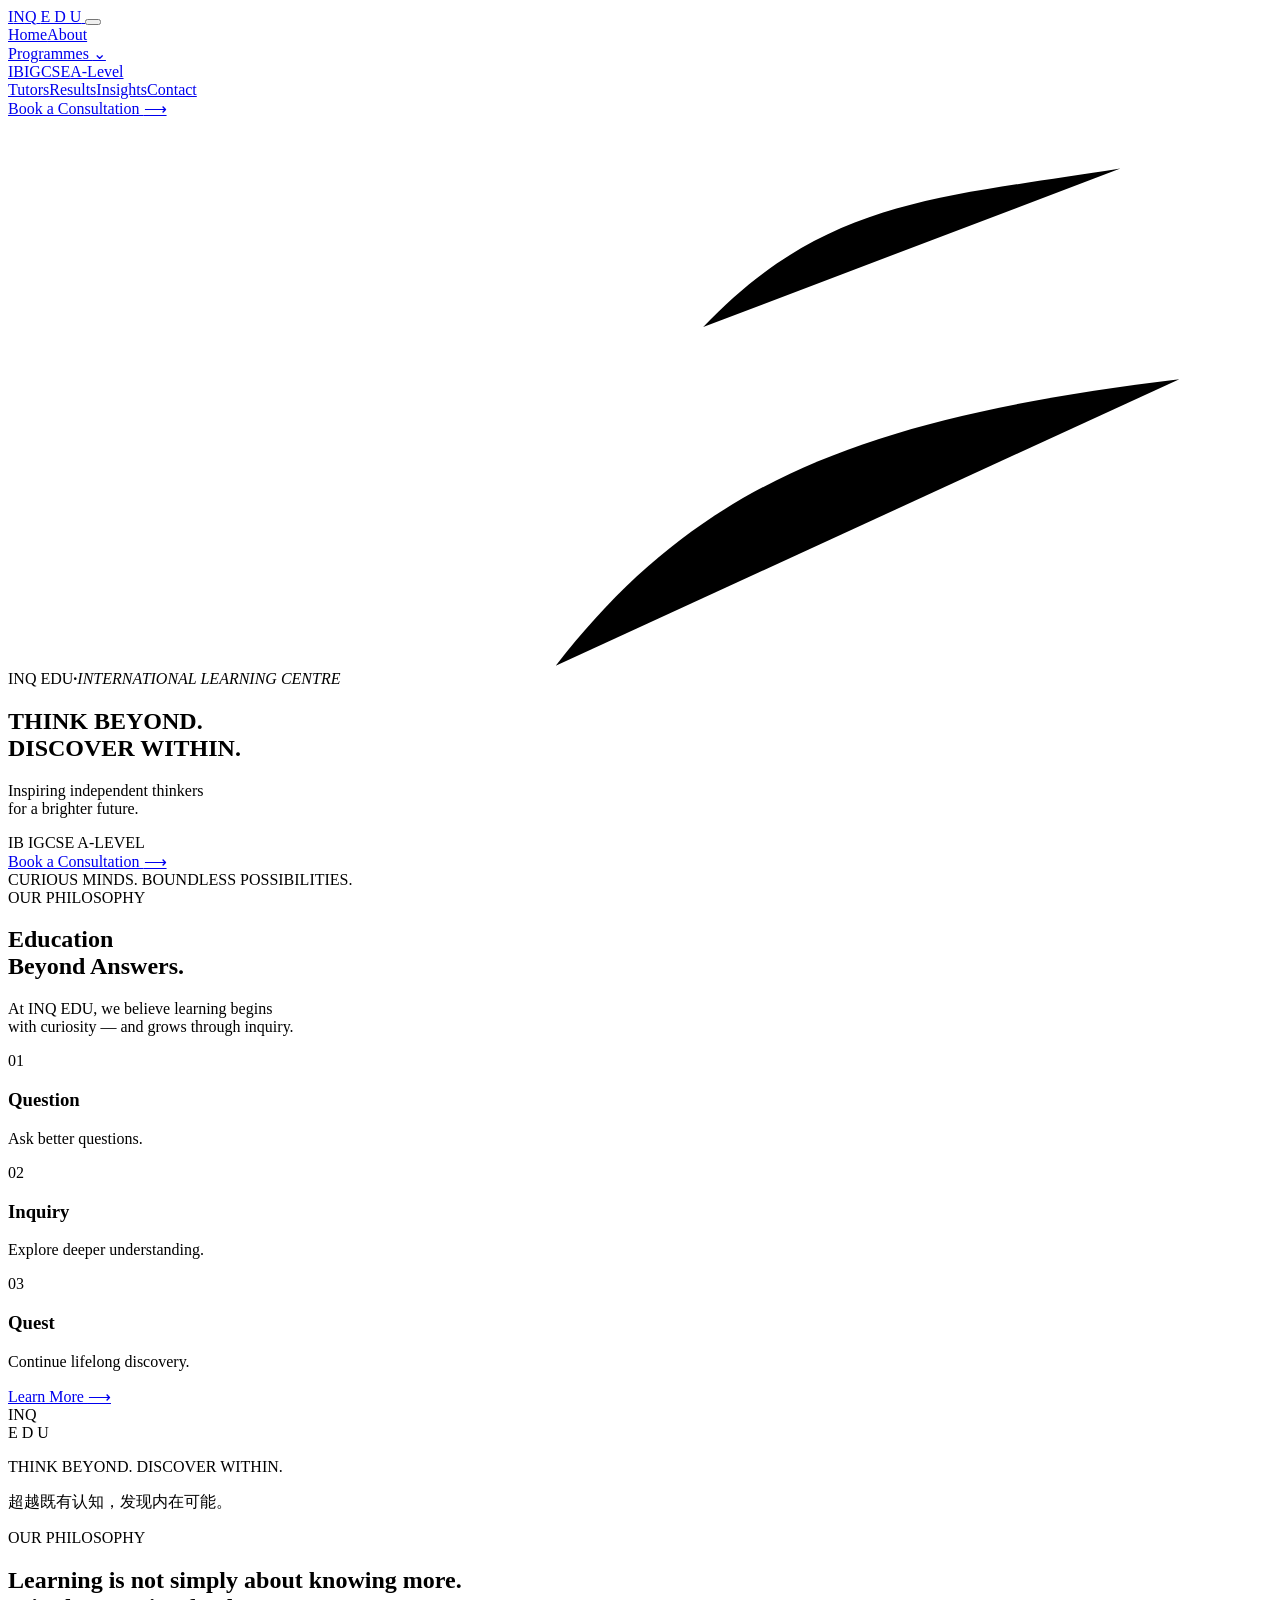
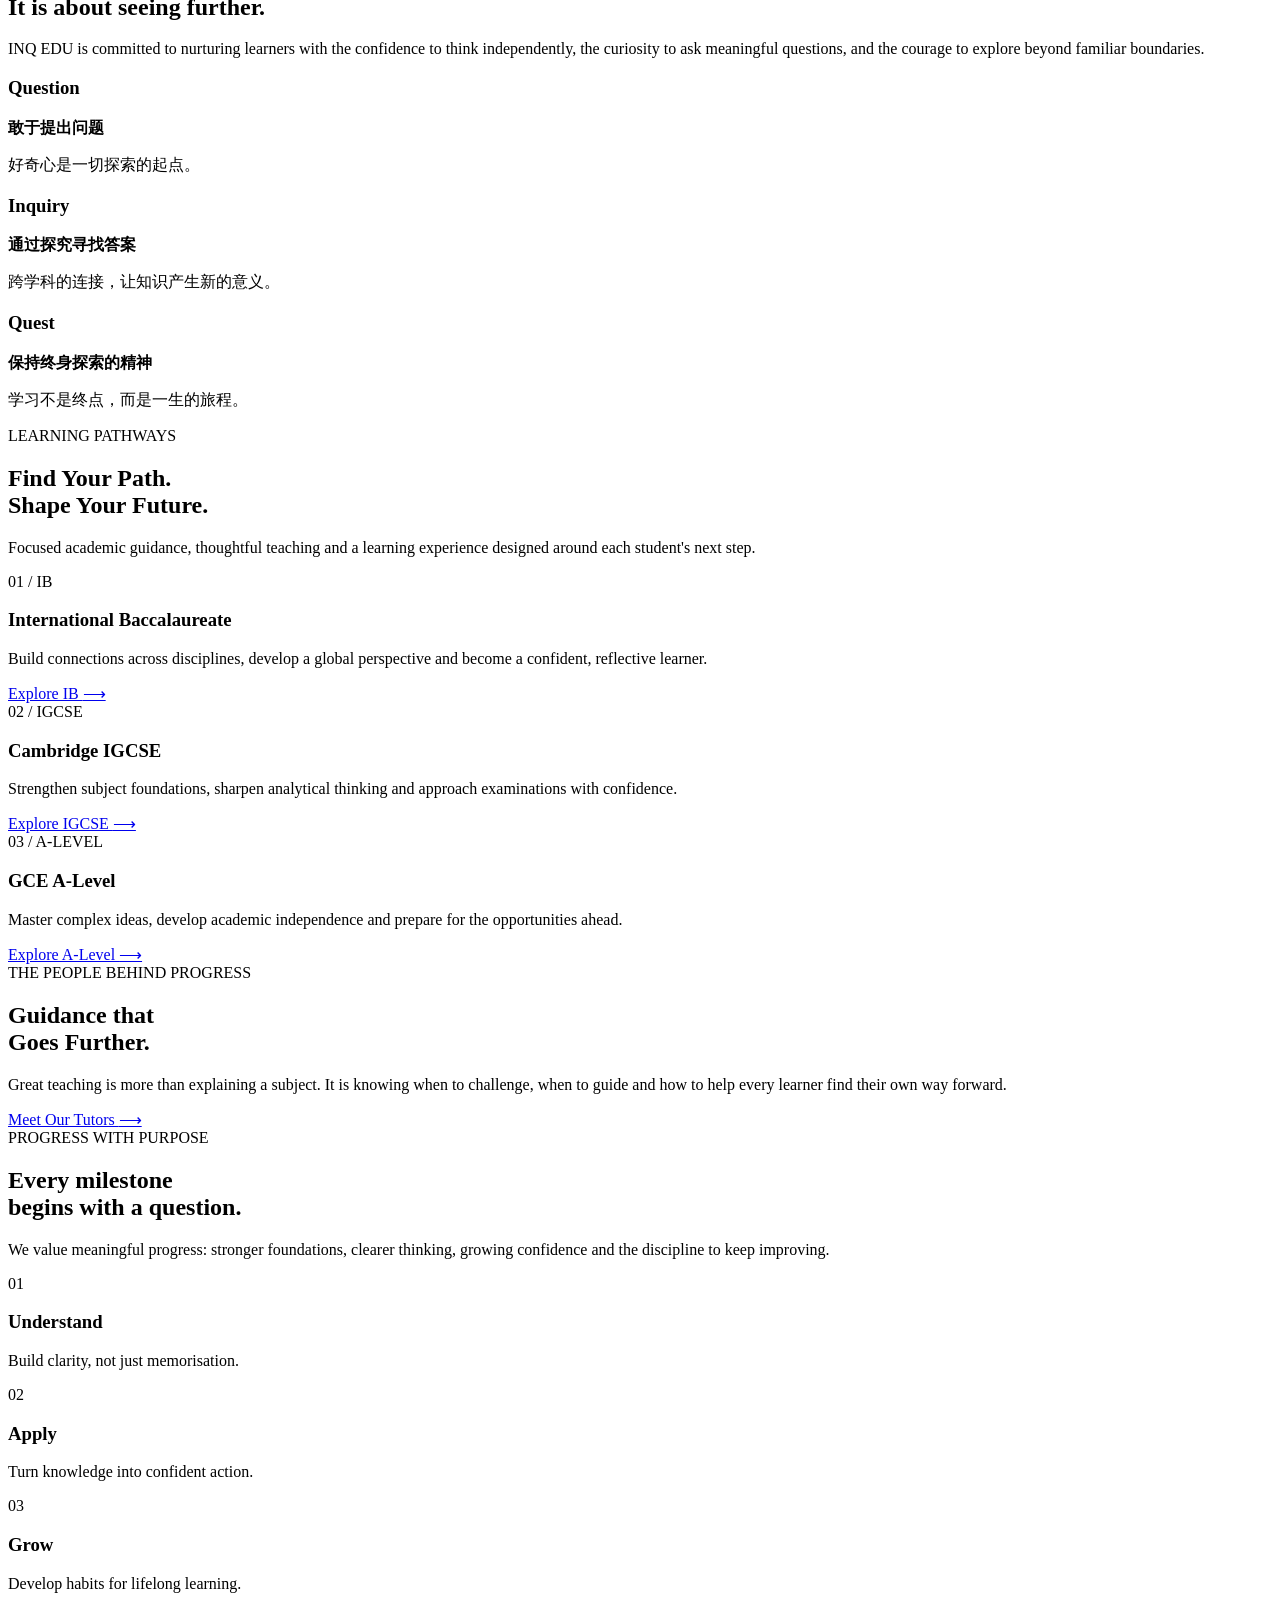
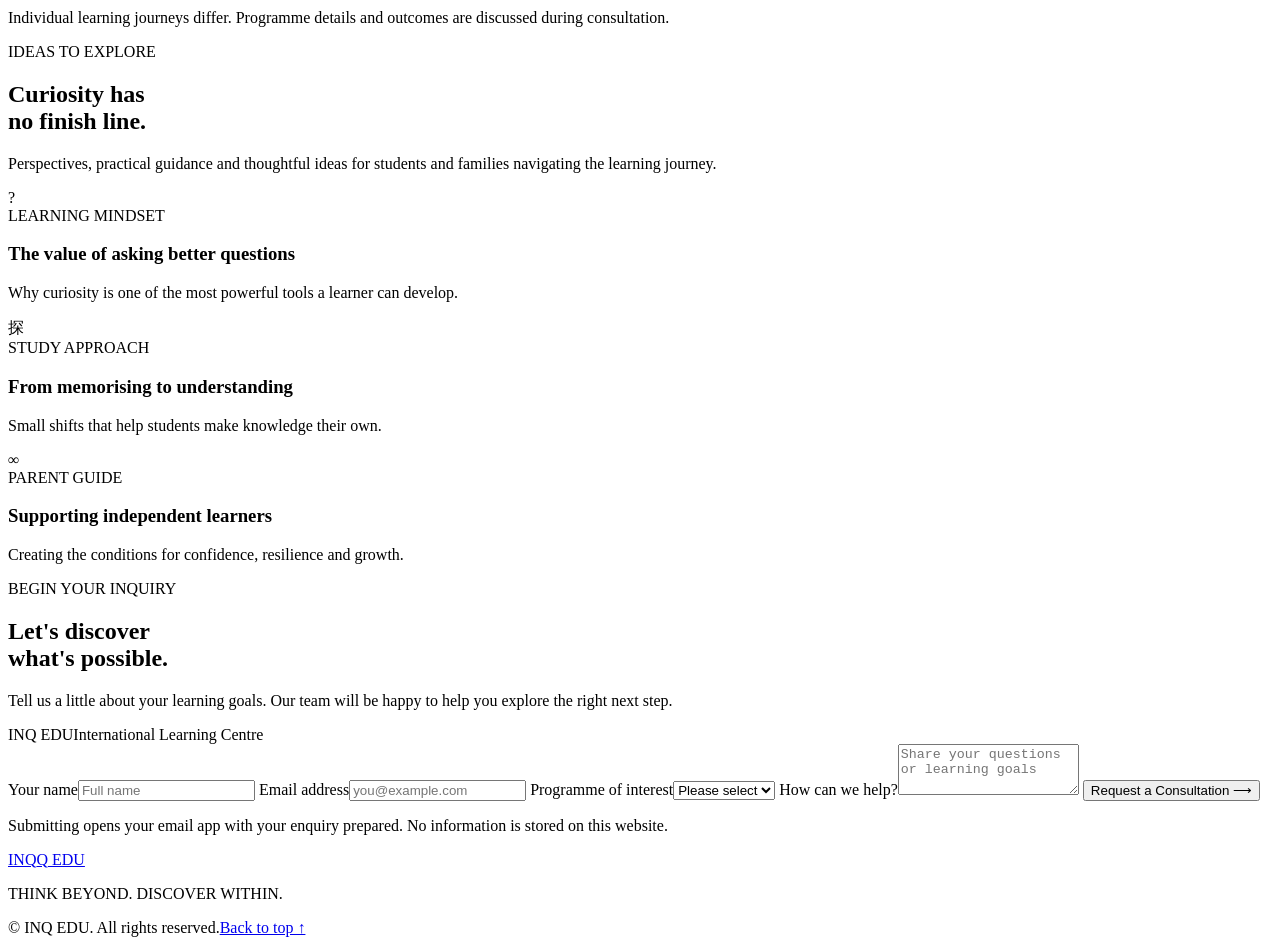
==== inq-edu/index.html @ d3e36191 "Add INQ EDU standalone brand website" ====
<!doctype html>
<html lang="en">
<head>
<meta charset="utf-8">
<meta name="viewport" content="width=device-width,initial-scale=1">
<meta name="theme-color" content="#102d4b">
<meta name="description" content="INQ EDU — International Learning Centre. Think beyond. Discover within. IB, IGCSE and A-Level programmes built around curiosity, inquiry and independent thinking.">
<title>INQ EDU | Think Beyond. Discover Within.</title>
<link rel="preconnect" href="https://fonts.googleapis.com">
<link rel="preconnect" href="https://fonts.gstatic.com" crossorigin>
<link href="https://fonts.googleapis.com/css2?family=DM+Sans:wght@400;500;600;700&family=Playfair+Display:wght@400;500;600&display=swap" rel="stylesheet">
<link rel="stylesheet" href="assets/css/style.css">
</head>
<body>
<header class="site-header" id="top">
  <a class="brand" href="#top" aria-label="INQ EDU home">
    <span class="brand-mark"><span>I</span><span>N</span><span>Q</span><i class="brand-orbit"></i></span>
    <span class="brand-edu">E D U</span>
  </a>
  <button class="menu-toggle" aria-label="Open navigation" aria-expanded="false"><span></span><span></span></button>
  <nav class="main-nav" aria-label="Main navigation">
    <a class="active" href="#top">Home</a><a href="#about">About</a>
    <div class="nav-dropdown"><a href="#programmes">Programmes <span>⌄</span></a><div class="dropdown-panel"><a href="#programmes">IB</a><a href="#programmes">IGCSE</a><a href="#programmes">A-Level</a></div></div>
    <a href="#tutors">Tutors</a><a href="#results">Results</a><a href="#insights">Insights</a><a href="#contact">Contact</a>
  </nav>
  <a class="header-cta" href="#contact">Book a Consultation <span>⟶</span></a>
</header>

<main>
<section class="hero" aria-label="INQ EDU introduction">
  <div class="hero-image"></div><div class="hero-wash"></div>
  <svg class="hero-lines" viewBox="0 0 1500 650" preserveAspectRatio="none" aria-hidden="true"><path d="M825 248 C970 95 1110 94 1320 60"/><path d="M650 650 C820 430 1020 355 1390 310"/></svg>
  <div class="hero-copy">
    <div class="eyebrow"><span>INQ EDU</span><b>·</b><em>INTERNATIONAL LEARNING CENTRE</em></div>
    <h1>THINK BEYOND.<br><span>DISCOVER WITHIN.</span></h1>
    <p class="hero-lede">Inspiring independent thinkers<br>for a brighter future.</p>
    <div class="programme-tags">IB <i></i> IGCSE <i></i> A-LEVEL</div>
    <a class="button button-navy" href="#contact">Book a Consultation <span>⟶</span></a>
  </div>
  <div class="hero-caption">CURIOUS MINDS. BOUNDLESS POSSIBILITIES.</div>
</section>

<section class="philosophy section-wrap" id="about">
  <div class="philosophy-intro">
    <div class="section-kicker">OUR PHILOSOPHY</div>
    <h2>Education<br>Beyond Answers.</h2>
    <p>At INQ EDU, we believe learning begins<br class="desktop-only"> with curiosity — and grows through inquiry.</p>
  </div>
  <div class="pillars">
    <article class="pillar"><div class="pillar-number">01</div><div class="pillar-rule"></div><h3>Question</h3><p>Ask better questions.</p></article>
    <article class="pillar"><div class="pillar-number">02</div><div class="pillar-rule"></div><h3>Inquiry</h3><p>Explore deeper understanding.</p></article>
    <article class="pillar"><div class="pillar-number">03</div><div class="pillar-rule"></div><h3>Quest</h3><p>Continue lifelong discovery.</p></article>
  </div>
  <a class="text-link" href="#brand-story">Learn More <span>⟶</span></a>
</section>

<section class="brand-story section-wrap" id="brand-story">
  <div class="brand-story-mark">
    <div class="large-logo"><span>I</span><span>N</span><span>Q</span><i></i></div>
    <div class="large-edu">E D U</div>
    <p class="brand-tagline">THINK BEYOND. DISCOVER WITHIN.</p>
    <p class="brand-chinese">超越既有认知，发现内在可能。</p>
  </div>
  <div class="brand-story-copy">
    <div class="section-kicker">OUR PHILOSOPHY</div>
    <h2>Learning is not simply about knowing more.<br>It is about seeing further.</h2>
    <p>INQ EDU is committed to nurturing learners with the confidence to think independently, the curiosity to ask meaningful questions, and the courage to explore beyond familiar boundaries.</p>
    <div class="story-values"><div><h3>Question</h3><strong>敢于提出问题</strong><p>好奇心是一切探索的起点。</p></div><div><h3>Inquiry</h3><strong>通过探究寻找答案</strong><p>跨学科的连接，让知识产生新的意义。</p></div><div><h3>Quest</h3><strong>保持终身探索的精神</strong><p>学习不是终点，而是一生的旅程。</p></div></div>
  </div>
</section>

<section class="programmes section-wrap" id="programmes">
  <div class="section-heading"><div><div class="section-kicker">LEARNING PATHWAYS</div><h2>Find Your Path.<br><span>Shape Your Future.</span></h2></div><p>Focused academic guidance, thoughtful teaching and a learning experience designed around each student's next step.</p></div>
  <div class="programme-grid">
    <article class="programme-card"><div class="programme-index">01 / IB</div><div class="programme-image ib-image"></div><div class="programme-info"><h3>International Baccalaureate</h3><p>Build connections across disciplines, develop a global perspective and become a confident, reflective learner.</p><a href="#contact" class="text-link">Explore IB <span>⟶</span></a></div></article>
    <article class="programme-card"><div class="programme-index">02 / IGCSE</div><div class="programme-image igcse-image"></div><div class="programme-info"><h3>Cambridge IGCSE</h3><p>Strengthen subject foundations, sharpen analytical thinking and approach examinations with confidence.</p><a href="#contact" class="text-link">Explore IGCSE <span>⟶</span></a></div></article>
    <article class="programme-card"><div class="programme-index">03 / A-LEVEL</div><div class="programme-image alevel-image"></div><div class="programme-info"><h3>GCE A-Level</h3><p>Master complex ideas, develop academic independence and prepare for the opportunities ahead.</p><a href="#contact" class="text-link">Explore A-Level <span>⟶</span></a></div></article>
  </div>
</section>

<section class="tutors section-wrap" id="tutors">
  <div class="tutor-image"></div><div class="tutor-copy"><div class="section-kicker">THE PEOPLE BEHIND PROGRESS</div><h2>Guidance that<br><span>Goes Further.</span></h2><p>Great teaching is more than explaining a subject. It is knowing when to challenge, when to guide and how to help every learner find their own way forward.</p><a href="#contact" class="button button-outline">Meet Our Tutors <span>⟶</span></a></div>
</section>

<section class="results section-wrap" id="results">
  <div class="section-kicker">PROGRESS WITH PURPOSE</div><h2>Every milestone<br>begins with a question.</h2>
  <p class="results-intro">We value meaningful progress: stronger foundations, clearer thinking, growing confidence and the discipline to keep improving.</p>
  <div class="result-points"><div><span>01</span><h3>Understand</h3><p>Build clarity, not just memorisation.</p></div><div><span>02</span><h3>Apply</h3><p>Turn knowledge into confident action.</p></div><div><span>03</span><h3>Grow</h3><p>Develop habits for lifelong learning.</p></div></div>
  <p class="disclaimer">Individual learning journeys differ. Programme details and outcomes are discussed during consultation.</p>
</section>

<section class="insights section-wrap" id="insights">
  <div class="section-heading"><div><div class="section-kicker">IDEAS TO EXPLORE</div><h2>Curiosity has<br><span>no finish line.</span></h2></div><p>Perspectives, practical guidance and thoughtful ideas for students and families navigating the learning journey.</p></div>
  <div class="insight-grid"><article><div class="insight-art art-question">?</div><div class="section-kicker">LEARNING MINDSET</div><h3>The value of asking better questions</h3><p>Why curiosity is one of the most powerful tools a learner can develop.</p></article><article><div class="insight-art art-inquiry">探</div><div class="section-kicker">STUDY APPROACH</div><h3>From memorising to understanding</h3><p>Small shifts that help students make knowledge their own.</p></article><article><div class="insight-art art-quest">∞</div><div class="section-kicker">PARENT GUIDE</div><h3>Supporting independent learners</h3><p>Creating the conditions for confidence, resilience and growth.</p></article></div>
</section>

<section class="contact section-wrap" id="contact">
  <div class="contact-copy"><div class="section-kicker">BEGIN YOUR INQUIRY</div><h2>Let's discover<br><span>what's possible.</span></h2><p>Tell us a little about your learning goals. Our team will be happy to help you explore the right next step.</p><div class="contact-detail"><span>INQ EDU</span><span>International Learning Centre</span></div></div>
  <form class="contact-form" id="consultation-form">
    <label>Your name<input name="name" autocomplete="name" placeholder="Full name" required></label>
    <label>Email address<input name="email" type="email" autocomplete="email" placeholder="you@example.com" required></label>
    <label>Programme of interest<select name="programme" required><option value="">Please select</option><option>IB</option><option>IGCSE</option><option>A-Level</option><option>Not sure yet</option></select></label>
    <label>How can we help?<textarea name="message" rows="3" placeholder="Share your questions or learning goals"></textarea></label>
    <button class="button button-gold" type="submit">Request a Consultation <span>⟶</span></button>
    <p class="form-note">Submitting opens your email app with your enquiry prepared. No information is stored on this website.</p>
    <p class="form-status" role="status" aria-live="polite"></p>
  </form>
</section>
</main>
<footer class="site-footer"><a class="footer-brand" href="#top">INQ<span>Q</span> EDU</a><p>THINK BEYOND. DISCOVER WITHIN.</p><div class="footer-bottom"><span>© <span id="year"></span> INQ EDU. All rights reserved.</span><a href="#top">Back to top ↑</a></div></footer>
<script src="assets/js/main.js"></script>
</body></html>
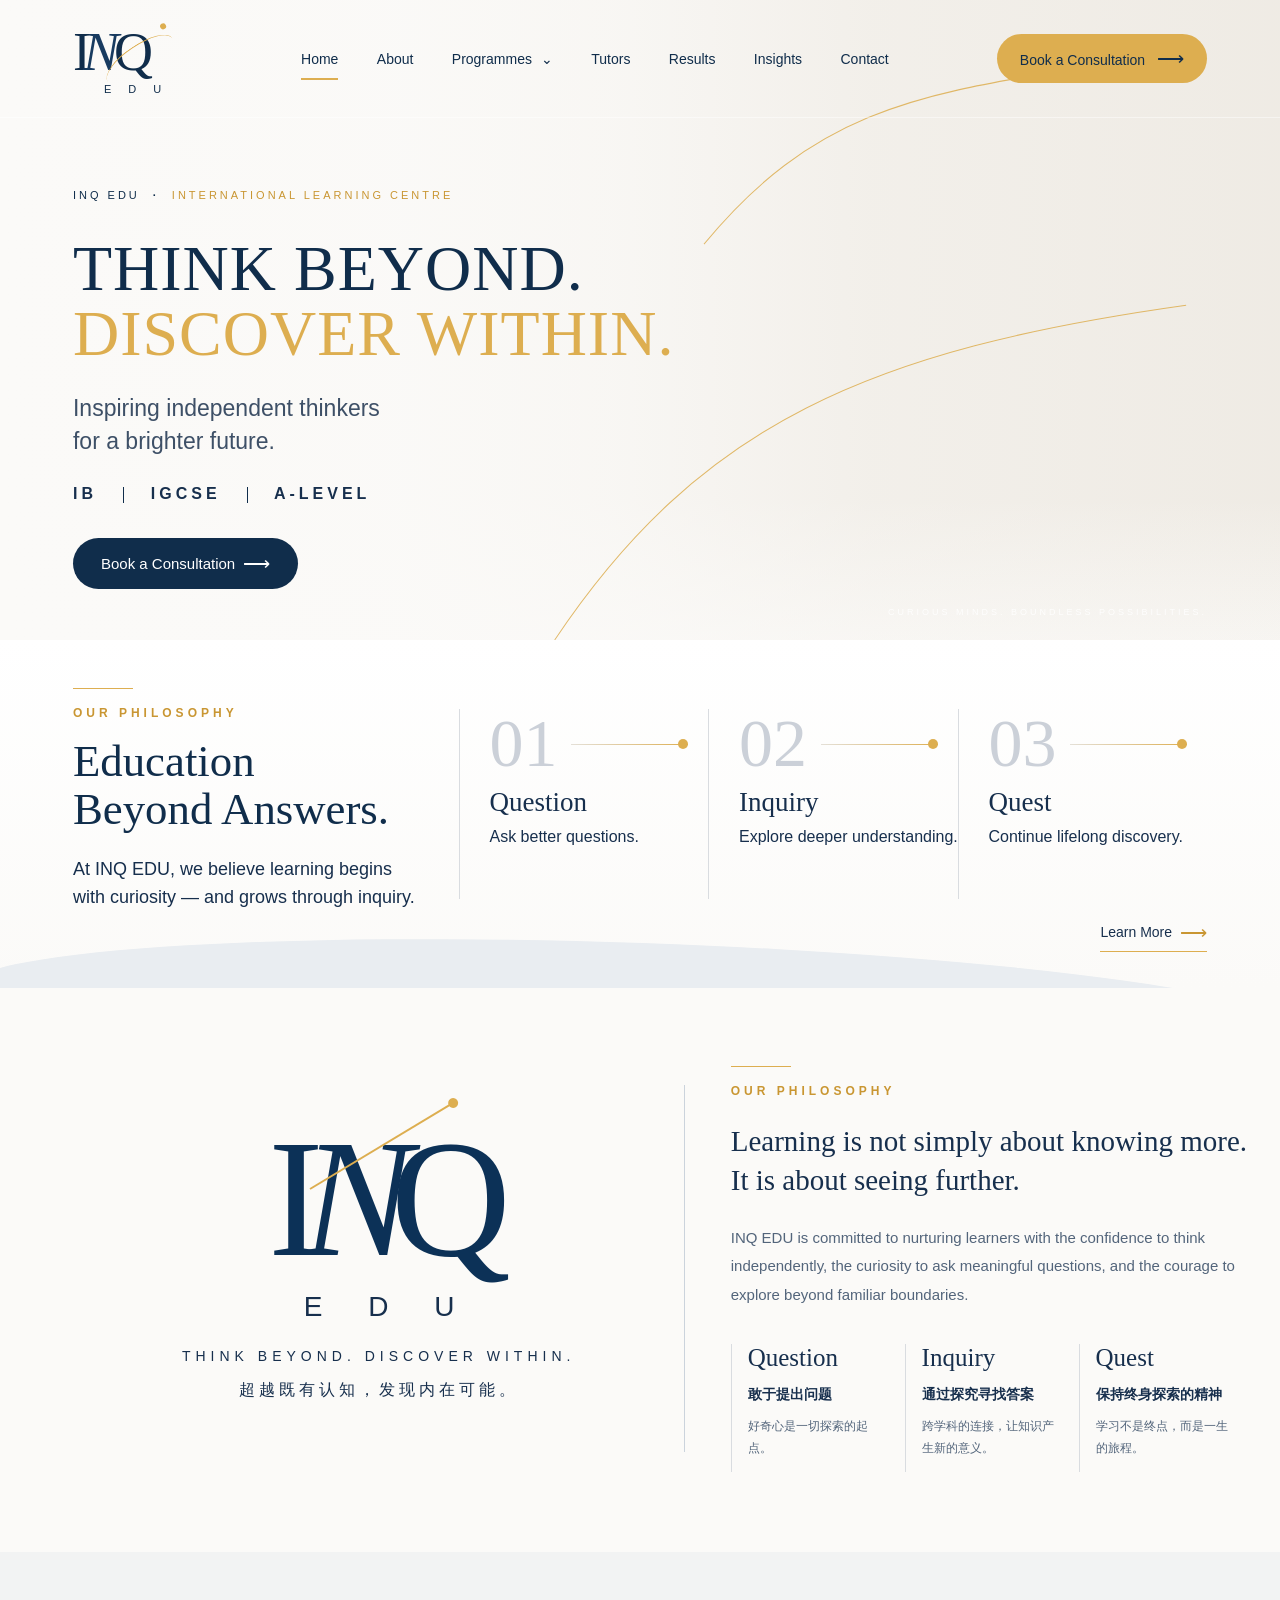
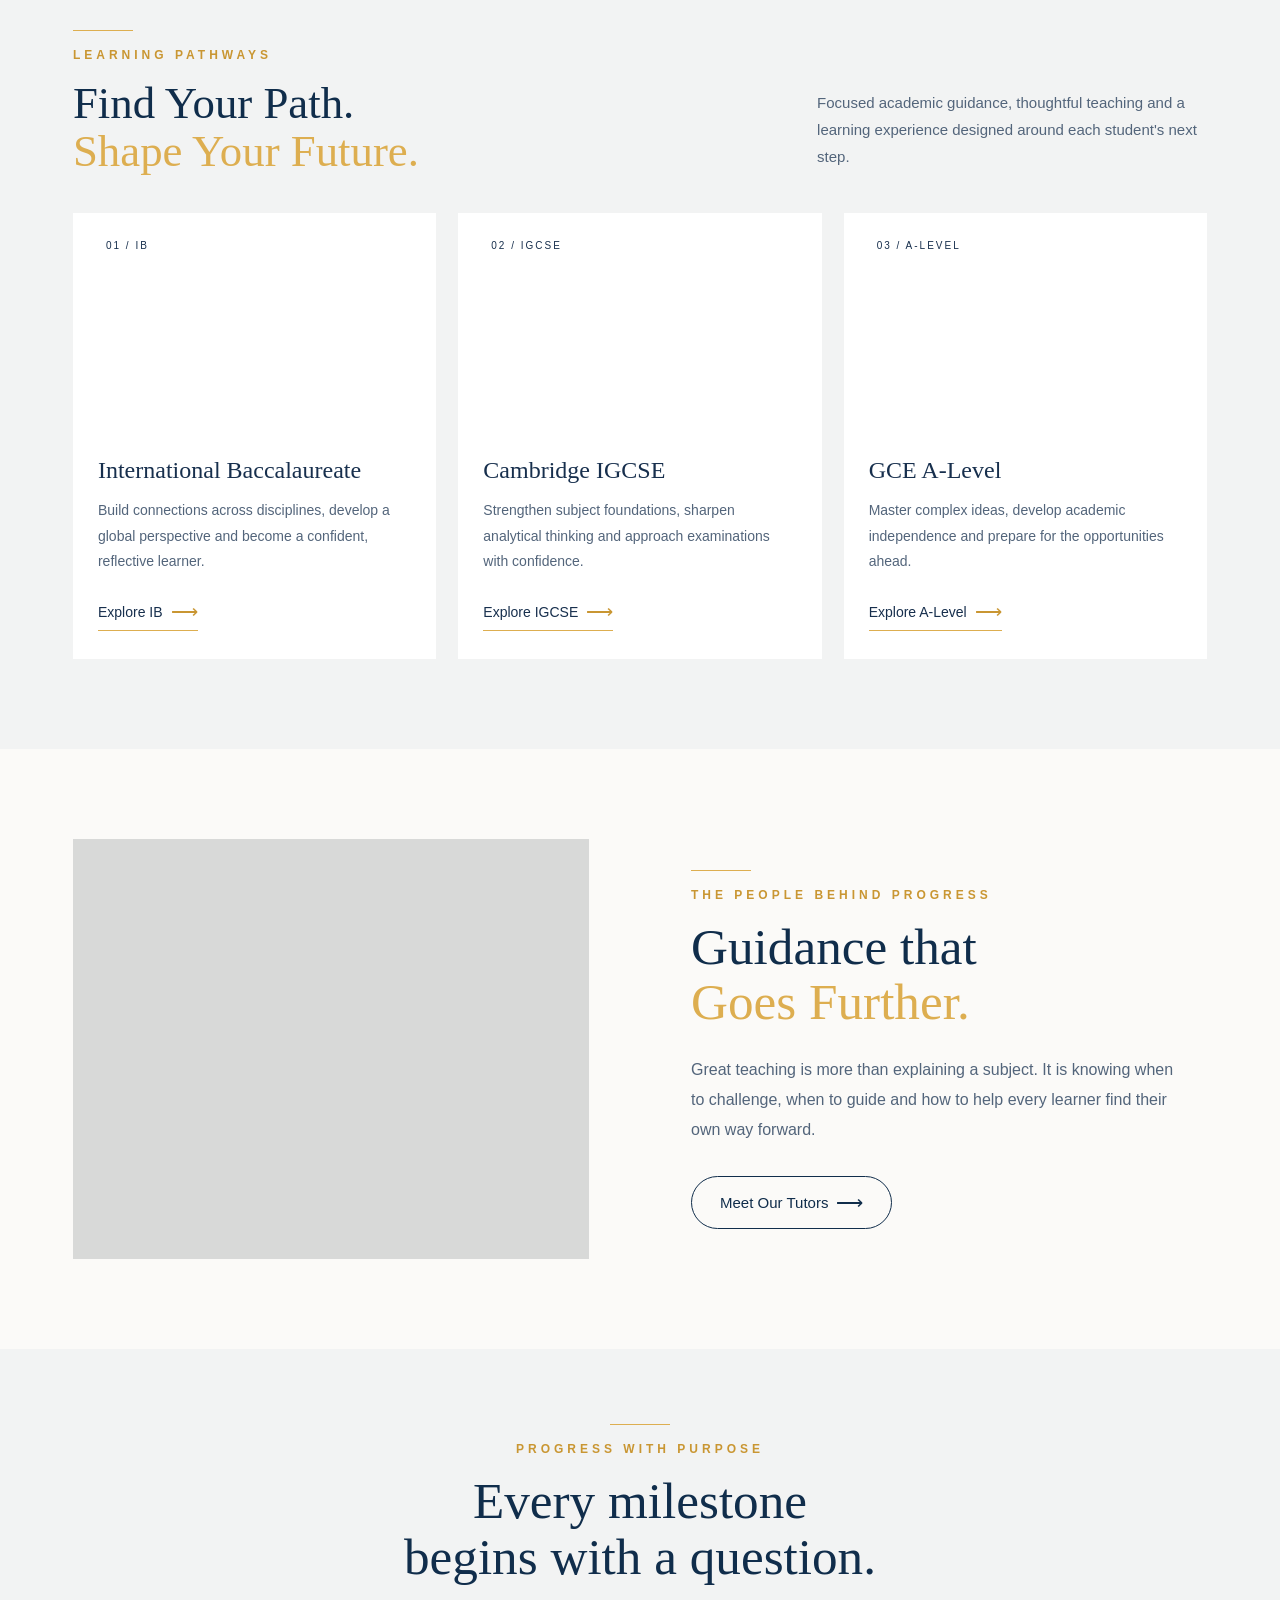
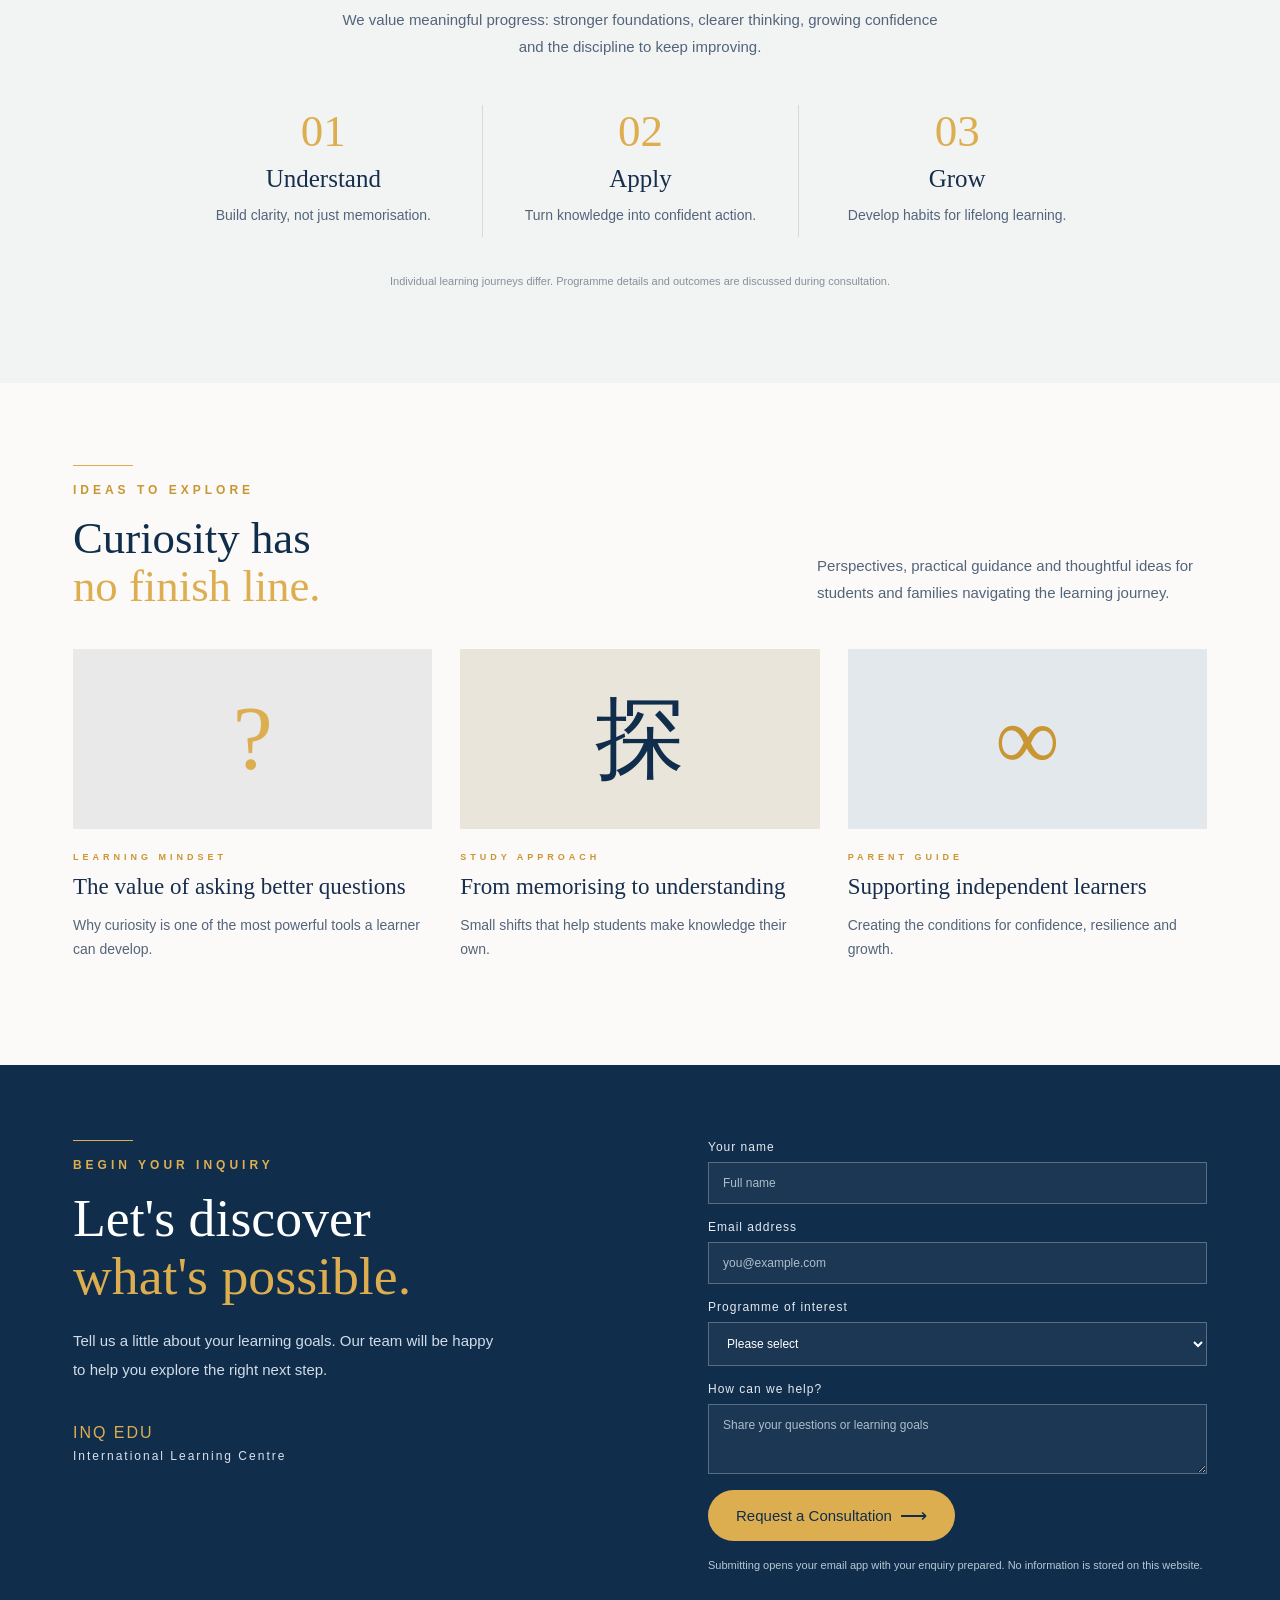
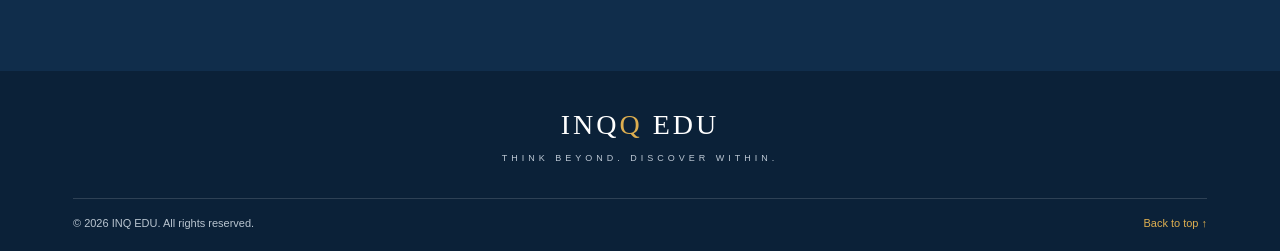
==== commit 3955d632: "Add signature gold atom sculpture to INQ EDU hero" ====
--- a/inq-edu/index.html
+++ b/inq-edu/index.html
@@ -29,7 +29,7 @@
 <main>
 <section class="hero" aria-label="INQ EDU introduction">
   <div class="hero-image"></div><div class="hero-wash"></div>
-  <svg class="hero-lines" viewBox="0 0 1500 650" preserveAspectRatio="none" aria-hidden="true"><path d="M825 248 C970 95 1110 94 1320 60"/><path d="M650 650 C820 430 1020 355 1390 310"/></svg>
+  <svg class="hero-lines" viewBox="0 0 1500 650" preserveAspectRatio="none" aria-hidden="true"><path d="M825 248 C970 95 1110 94 1320 60"/><path d="M650 650 C820 430 1020 355 1390 310"/></svg>\n  <div class="atom-art" aria-hidden="true"><i class="orbit orbit-one"></i><i class="orbit orbit-two"></i><i class="orbit orbit-three"></i><span class="atom-core"></span></div>
   <div class="hero-copy">
     <div class="eyebrow"><span>INQ EDU</span><b>·</b><em>INTERNATIONAL LEARNING CENTRE</em></div>
     <h1>THINK BEYOND.<br><span>DISCOVER WITHIN.</span></h1>
--- a/inq-edu/assets/css/style.css
+++ b/inq-edu/assets/css/style.css
@@ -0,0 +1 @@
+:root{--navy:#102d4b;--navy2:#183b60;--gold:#ddae50;--gold2:#c99632;--ink:#172f4d;--muted:#53657b;--paper:#fbfaf8;--line:#d9dce0;--serif:"Playfair Display",Georgia,serif;--sans:"DM Sans",Arial,sans-serif}*{box-sizing:border-box}html{scroll-behavior:smooth;scroll-padding-top:90px}body{margin:0;background:var(--paper);color:var(--ink);font-family:var(--sans);font-size:15px}a{color:inherit;text-decoration:none}button,input,select,textarea{font:inherit}.site-header{height:118px;padding:0 5.7%;display:flex;align-items:center;justify-content:space-between;position:absolute;top:0;left:0;width:100%;z-index:20;border-bottom:1px solid #ffffff70;color:var(--navy)}.brand{width:120px;display:flex;flex-direction:column;align-items:flex-start;line-height:1}.brand-mark{height:59px;position:relative;display:flex;align-items:center;font-family:var(--serif);font-size:54px;letter-spacing:-8px;font-weight:500}.brand-mark span:nth-child(2){font-style:italic;color:var(--navy2)}.brand-mark span:nth-child(3){margin-left:3px}.brand-orbit{position:absolute;width:78px;height:30px;border-top:1.5px solid var(--gold);border-radius:50%;transform:rotate(-34deg);left:28px;top:22px}.brand-orbit:after{content:"";position:absolute;right:-2px;top:-4px;width:6px;height:6px;background:var(--gold);border-radius:50%}.brand-edu{font-size:11px;letter-spacing:7px;padding-left:31px;margin-top:2px}.main-nav{display:flex;align-items:center;gap:clamp(20px,3vw,46px);font-size:14px}.main-nav>a,.nav-dropdown>a{padding:13px 0;position:relative}.main-nav>a:after,.nav-dropdown>a:after{content:"";position:absolute;bottom:0;left:0;width:0;height:2px;background:var(--gold);transition:.25s}.main-nav>a:hover:after,.main-nav>a.active:after,.nav-dropdown>a:hover:after{width:100%}.nav-dropdown{position:relative}.nav-dropdown>a span{padding-left:5px}.dropdown-panel{display:none;position:absolute;top:100%;left:-18px;min-width:140px;background:white;box-shadow:0 12px 30px #102d4b18;padding:10px}.dropdown-panel a{display:block;padding:10px;font-size:13px}.dropdown-panel a:hover{background:#f6f2e9}.nav-dropdown:hover .dropdown-panel,.nav-dropdown:focus-within .dropdown-panel{display:block}.header-cta{background:var(--gold);border-radius:30px;padding:13px 23px;font-size:14px;white-space:nowrap;transition:.2s}.header-cta:hover,.button-gold:hover{background:#e8bd68;transform:translateY(-2px)}.header-cta span,.button span,.text-link span{font-size:19px;margin-left:8px}.menu-toggle{display:none}.hero{height:640px;min-height:620px;position:relative;overflow:hidden;background:#eeeae3}.hero-image{position:absolute;inset:0;background-image:url("https://images.unsplash.com/photo-1497366754035-f200968a6e72?auto=format&fit=crop&w=2200&q=88");background-size:cover;background-position:center 53%;filter:saturate(.65)}.hero-wash{position:absolute;inset:0;background:linear-gradient(90deg,#fbfaf8 0%,#fbfaf8f5 31%,#fbfaf8c9 48%,#fbfaf855 68%,#fbfaf810 100%),linear-gradient(0deg,#fbfaf8aa,transparent 22%)}.hero-copy{position:relative;z-index:2;padding:172px 5.7% 60px;max-width:920px}.eyebrow{display:flex;gap:13px;align-items:center;letter-spacing:3px;font-size:11px;color:var(--navy);margin-bottom:35px}.eyebrow em{font-style:normal;color:var(--gold2)}.hero h1{font-family:var(--serif);font-weight:400;font-size:clamp(48px,5vw,76px);line-height:1.02;letter-spacing:1px;margin:0 0 25px;color:var(--navy)}.hero h1 span,.section-heading h2 span,.tutor-copy h2 span,.contact-copy h2 span{color:var(--gold)}.hero-lede{font-size:23px;line-height:1.45;color:#3e5067;margin:0 0 27px}.programme-tags{font-weight:600;letter-spacing:4px;font-size:16px;margin-bottom:35px}.programme-tags i{display:inline-block;height:16px;width:1px;background:var(--navy);vertical-align:middle;margin:0 18px}.button{display:inline-flex;align-items:center;justify-content:center;border:0;border-radius:28px;padding:14px 28px;font-size:15px;cursor:pointer;transition:.2s}.button-navy{background:var(--navy);color:white}.button-navy:hover{background:#244d74;transform:translateY(-2px)}.hero-caption{position:absolute;bottom:23px;right:5.7%;font-size:9px;letter-spacing:3px;color:#ffffffd9}.hero-lines{position:absolute;z-index:1;inset:0;width:100%;height:100%;pointer-events:none}.hero-lines path{fill:none;stroke:var(--gold);stroke-width:1.1;opacity:.85}.section-wrap{padding-left:5.7%;padding-right:5.7%}.philosophy{position:relative;display:grid;grid-template-columns:34% 66%;padding-top:48px;padding-bottom:76px;min-height:330px;background:linear-gradient(180deg,#fff 0%,#fbfaf8 100%);overflow:hidden}.philosophy:after{content:"";position:absolute;bottom:-95px;left:-3%;width:106%;height:140px;border-radius:50% 50% 0 0;background:#e9edf1;transform:rotate(2deg);z-index:0}.philosophy-intro,.pillars,.text-link{position:relative;z-index:1}.section-kicker{font-size:12px;letter-spacing:4px;color:var(--gold2);font-weight:600;margin-bottom:17px}.section-kicker:before{content:"";display:block;width:60px;height:1px;background:var(--gold);margin-bottom:17px}.philosophy h2,.section-heading h2,.tutor-copy h2,.contact-copy h2,.results h2{font-family:var(--serif);font-size:clamp(34px,3.5vw,50px);font-weight:500;line-height:1.08;margin:0 0 22px;color:var(--navy)}.philosophy-intro p{font-size:18px;line-height:1.55;margin:0}.pillars{display:grid;grid-template-columns:repeat(3,1fr);align-items:center;padding-top:8px}.pillar{min-height:190px;padding:0 9% 0 12%;border-left:1px solid var(--line);position:relative}.pillar-number{font-family:var(--serif);font-size:68px;color:#cbd0d8;line-height:1}.pillar-rule{height:1px;background:linear-gradient(90deg,#e4e0d8,var(--gold));position:absolute;top:35px;left:45%;right:8%}.pillar-rule:after{content:"";position:absolute;right:0;top:-5px;width:10px;height:10px;border-radius:50%;background:var(--gold)}.pillar h3{font-family:var(--serif);font-size:27px;font-weight:500;margin:10px 0}.pillar p{font-size:16px;margin:0;white-space:nowrap}.text-link{display:inline-flex;align-items:center;border-bottom:1px solid var(--gold);padding-bottom:7px;font-size:14px;width:max-content}.text-link span{color:var(--gold2)}.philosophy>.text-link{position:absolute;right:5.7%;bottom:36px}.brand-story{display:grid;grid-template-columns:54% 46%;padding-top:68px;padding-bottom:70px;align-items:center;gap:4%}.brand-story-mark{text-align:center;padding:35px 7%;border-right:1px solid #cbd3dc}.large-logo{position:relative;display:inline-flex;font-family:var(--serif);font-size:clamp(100px,13vw,190px);letter-spacing:-22px;line-height:.95;color:#0c3157}.large-logo span:nth-child(2){font-style:italic}.large-logo i{position:absolute;left:19%;top:43%;width:76%;height:2px;background:var(--gold);transform:rotate(-31deg);transform-origin:left}.large-logo i:after{content:"";position:absolute;right:-4px;top:-4px;width:10px;height:10px;background:var(--gold);border-radius:50%}.large-edu{font-size:28px;letter-spacing:19px;padding-left:20px;margin-top:13px}.brand-tagline{letter-spacing:5px;font-size:14px;margin:25px 0 12px}.brand-chinese{letter-spacing:4px;font-size:16px}.brand-story-copy{padding:10px 0}.brand-story-copy h2{font-family:var(--serif);font-size:29px;font-weight:500;line-height:1.35}.brand-story-copy>p{line-height:1.9;color:var(--muted);max-width:650px}.story-values{display:grid;grid-template-columns:repeat(3,1fr);margin-top:35px}.story-values>div{padding:0 16px;border-left:1px solid var(--line)}.story-values h3{font-family:var(--serif);font-size:25px;font-weight:500;margin:0 0 13px}.story-values strong{font-size:14px;font-weight:600}.story-values p{font-size:12px;line-height:1.8;color:var(--muted)}.programmes{background:#f2f3f3;padding-top:78px;padding-bottom:90px}.section-heading{display:flex;justify-content:space-between;align-items:end;gap:35px;margin-bottom:38px}.section-heading h2{margin-bottom:0}.section-heading>p{max-width:390px;line-height:1.8;color:var(--muted);margin:0 0 5px}.programme-grid{display:grid;grid-template-columns:repeat(3,1fr);gap:22px}.programme-card{background:white;position:relative}.programme-index{position:absolute;top:18px;left:20px;z-index:2;background:#fffE;padding:9px 13px;font-size:10px;letter-spacing:2px}.programme-image{height:220px;background-size:cover;background-position:center}.ib-image{background-image:url("https://images.unsplash.com/photo-1509062522246-3755977927d7?auto=format&fit=crop&w=900&q=80")}.igcse-image{background-image:url("https://images.unsplash.com/photo-1507842217343-583bb7270b66?auto=format&fit=crop&w=900&q=80")}.alevel-image{background-image:url("https://images.unsplash.com/photo-1523050854058-8df90110c9f1?auto=format&fit=crop&w=900&q=80")}.programme-info{padding:24px 25px 28px}.programme-info h3{font-family:var(--serif);font-size:24px;font-weight:500;margin:0 0 12px}.programme-info p{font-size:14px;line-height:1.8;color:var(--muted);min-height:76px}.programme-info .text-link{margin-top:12px}.tutors{display:grid;grid-template-columns:1fr 1fr;gap:9%;align-items:center;padding-top:90px;padding-bottom:90px}.tutor-image{height:420px;background:url("https://images.unsplash.com/photo-1524178232363-1fb2b075b655?auto=format&fit=crop&w=1200&q=80") center/cover no-repeat;background-color:#d8d9d8}.tutor-copy h2{font-size:clamp(40px,4vw,58px)}.tutor-copy>p{font-size:16px;line-height:1.9;color:var(--muted);max-width:490px;margin:25px 0 30px}.button-outline{border:1px solid var(--navy);color:var(--navy);background:transparent}.button-outline:hover{background:var(--navy);color:white}.results{padding-top:75px;padding-bottom:85px;background:#f2f3f3;text-align:center}.results .section-kicker:before{margin-left:auto;margin-right:auto}.results h2{font-size:clamp(38px,4vw,54px)}.results-intro{max-width:610px;margin:0 auto 45px;color:var(--muted);line-height:1.8}.result-points{display:grid;grid-template-columns:repeat(3,1fr);max-width:950px;margin:auto}.result-points>div{padding:0 30px;border-left:1px solid #d5d9de}.result-points>div:first-child{border-left:0}.result-points span{font-family:var(--serif);font-size:45px;color:var(--gold)}.result-points h3{font-family:var(--serif);font-size:25px;font-weight:500;margin:8px}.result-points p{font-size:14px;color:var(--muted)}.disclaimer{font-size:11px;color:#87909a;margin-top:38px}.insights{padding-top:82px;padding-bottom:90px}.insight-grid{display:grid;grid-template-columns:repeat(3,1fr);gap:28px}.insight-art{height:180px;display:grid;place-items:center;font-family:var(--serif);font-size:90px;margin-bottom:23px}.art-question{background:#e8e9e8;color:var(--gold)}.art-inquiry{background:#e9e5db;color:var(--navy)}.art-quest{background:#e3e8ed;color:var(--gold2)}.insight-grid .section-kicker{font-size:9px;margin-bottom:12px}.insight-grid .section-kicker:before{display:none}.insight-grid h3{font-family:var(--serif);font-size:23px;font-weight:500;margin:0 0 10px}.insight-grid p{font-size:14px;line-height:1.7;color:var(--muted)}.contact{background:var(--navy);color:white;padding-top:75px;padding-bottom:80px;display:grid;grid-template-columns:1fr 1fr;gap:12%;align-items:start}.contact-copy .section-kicker{color:var(--gold)}.contact-copy h2{color:white;font-size:clamp(40px,4.2vw,58px)}.contact-copy>p{line-height:1.9;color:#d1dce7;max-width:430px}.contact-detail{margin-top:40px;display:flex;flex-direction:column;gap:7px;letter-spacing:2px;font-size:12px;color:#d9e2ec}.contact-detail span:first-child{color:var(--gold);font-size:16px}.contact-form{display:grid;gap:16px}.contact-form label{font-size:12px;letter-spacing:1px;color:#e5eaf0;display:grid;gap:8px}.contact-form input,.contact-form select,.contact-form textarea{width:100%;border:1px solid #ffffff45;background:#ffffff0c;color:white;padding:13px 14px;border-radius:0;outline:none}.contact-form input:focus,.contact-form select:focus,.contact-form textarea:focus{border-color:var(--gold)}.contact-form input::placeholder,.contact-form textarea::placeholder{color:#aebdca}.contact-form select option{color:var(--navy)}.contact-form textarea{resize:vertical}.button-gold{background:var(--gold);color:var(--navy);width:max-content}.form-note,.form-status{font-size:11px;color:#b9c7d4;line-height:1.6;margin:0}.form-status{color:#f3d48d}.site-footer{background:#0b2138;color:white;padding:38px 5.7% 22px;text-align:center}.footer-brand{font-family:var(--serif);font-size:28px;letter-spacing:3px}.footer-brand span{color:var(--gold)}.site-footer>p{font-size:9px;letter-spacing:4px;color:#bdc8d4;margin:12px 0 35px}.footer-bottom{border-top:1px solid #ffffff25;padding-top:18px;display:flex;justify-content:space-between;font-size:11px;color:#b9c5d0}.footer-bottom a{color:var(--gold)}@media(max-width:1050px){.site-header{padding:0 4%}.main-nav{gap:18px;font-size:13px}.header-cta{padding:12px 16px}.hero-copy,.section-wrap{padding-left:4%;padding-right:4%}.pillar{padding-left:8%;padding-right:5%}.pillar p{white-space:normal}.brand-story{grid-template-columns:48% 48%;gap:4%}.story-values>div{padding:0 10px}}@media(max-width:800px){.site-header{height:86px;background:#fbfaf8ed;position:absolute}.brand-mark{font-size:43px;height:47px}.brand-edu{font-size:9px}.menu-toggle{display:flex;flex-direction:column;gap:6px;background:none;border:0;padding:10px;margin-left:auto;margin-right:18px}.menu-toggle span{display:block;width:24px;height:1px;background:var(--navy)}.main-nav{display:none;position:absolute;top:86px;left:0;width:100%;padding:16px 5%;background:#fbfaf8;box-shadow:0 14px 20px #102d4b12;align-items:stretch;gap:0;flex-direction:column}.main-nav.open{display:flex}.main-nav>a,.nav-dropdown>a{display:block;padding:13px 0}.dropdown-panel{position:static;box-shadow:none;padding:0 10px}.dropdown-panel a{padding:8px}.header-cta{font-size:12px;padding:11px 14px}.hero{height:630px;min-height:0}.hero-copy{padding:155px 5% 45px}.hero h1{font-size:clamp(43px,8vw,64px)}.hero-wash{background:linear-gradient(90deg,#fbfaf8f5 0%,#fbfaf8e8 50%,#fbfaf888 100%)}.philosophy{grid-template-columns:1fr;gap:35px;padding-top:48px;padding-bottom:80px}.pillars{min-height:180px}.pillar{padding-left:7%;min-height:160px}.pillar-number{font-size:55px}.pillar h3{font-size:23px}.brand-story{grid-template-columns:1fr;gap:35px}.brand-story-mark{border-right:0;border-bottom:1px solid var(--line);padding-bottom:45px}.large-logo{font-size:145px}.brand-story-copy{padding:0 2%}.programme-grid{gap:12px}.programme-image{height:160px}.programme-info{padding:18px}.programme-info h3{font-size:20px}.tutors{gap:5%}.tutor-image{height:350px}.contact{gap:6%}}@media(max-width:560px){.site-header{padding:0 17px}.brand{width:90px}.brand-mark{font-size:39px}.brand-edu{letter-spacing:5px;padding-left:23px}.menu-toggle{margin-right:4px}.header-cta{font-size:11px;padding:10px 12px}.hero{height:620px}.hero-copy{padding:145px 22px 35px}.eyebrow{font-size:9px;letter-spacing:2px;gap:8px;margin-bottom:30px}.hero h1{font-size:43px;letter-spacing:0}.hero-lede{font-size:19px}.programme-tags{font-size:13px;letter-spacing:3px}.programme-tags i{margin:0 10px}.hero-image{background-position:60% center}.hero-wash{background:linear-gradient(90deg,#fbfaf8f7 0%,#fbfaf8e8 70%,#fbfaf899 100%)}.section-wrap{padding-left:22px;padding-right:22px}.philosophy{padding-top:45px}.philosophy h2,.section-heading h2{font-size:39px}.philosophy-intro p{font-size:16px}.pillars{grid-template-columns:1fr;gap:22px}.pillar{border-left:1px solid var(--line);min-height:0;padding:0 0 5px 22px}.pillar-number{font-size:44px}.pillar-rule{top:22px;left:100px;right:5%}.pillar h3{margin:5px 0;font-size:22px}.pillar p{font-size:14px}.philosophy>.text-link{right:22px;bottom:28px}.brand-story{padding-top:45px;padding-bottom:50px}.large-logo{font-size:110px;letter-spacing:-15px}.large-edu{font-size:20px;letter-spacing:13px}.brand-tagline{font-size:10px;letter-spacing:3px}.brand-chinese{font-size:13px}.brand-story-copy h2{font-size:25px}.story-values{gap:0}.story-values>div{padding:0 8px}.story-values h3{font-size:19px}.story-values strong{font-size:11px}.story-values p{font-size:10px}.programmes,.insights{padding-top:55px;padding-bottom:60px}.section-heading{display:block}.section-heading>p{margin-top:20px}.programme-grid,.insight-grid{grid-template-columns:1fr}.programme-image{height:210px}.programme-info p{min-height:0}.tutors{grid-template-columns:1fr;padding-top:55px;padding-bottom:60px;gap:30px}.tutor-image{height:270px;order:2}.tutor-copy h2{font-size:43px}.results{padding-top:55px;padding-bottom:60px}.result-points{grid-template-columns:1fr;gap:20px}.result-points>div{border-left:0;border-top:1px solid #d5d9de;padding:18px 10px 0}.result-points>div:first-child{border-top:0}.result-points span{font-size:36px}.insight-art{height:150px}.contact{grid-template-columns:1fr;padding-top:55px;padding-bottom:60px;gap:35px}.contact-copy h2{font-size:43px}.site-footer{padding-left:22px;padding-right:22px}.footer-bottom{gap:12px;flex-wrap:wrap}.button-gold{width:100%}}@media(prefers-reduced-motion:reduce){html{scroll-behavior:auto}*,*:before,*:after{transition:none!important}}
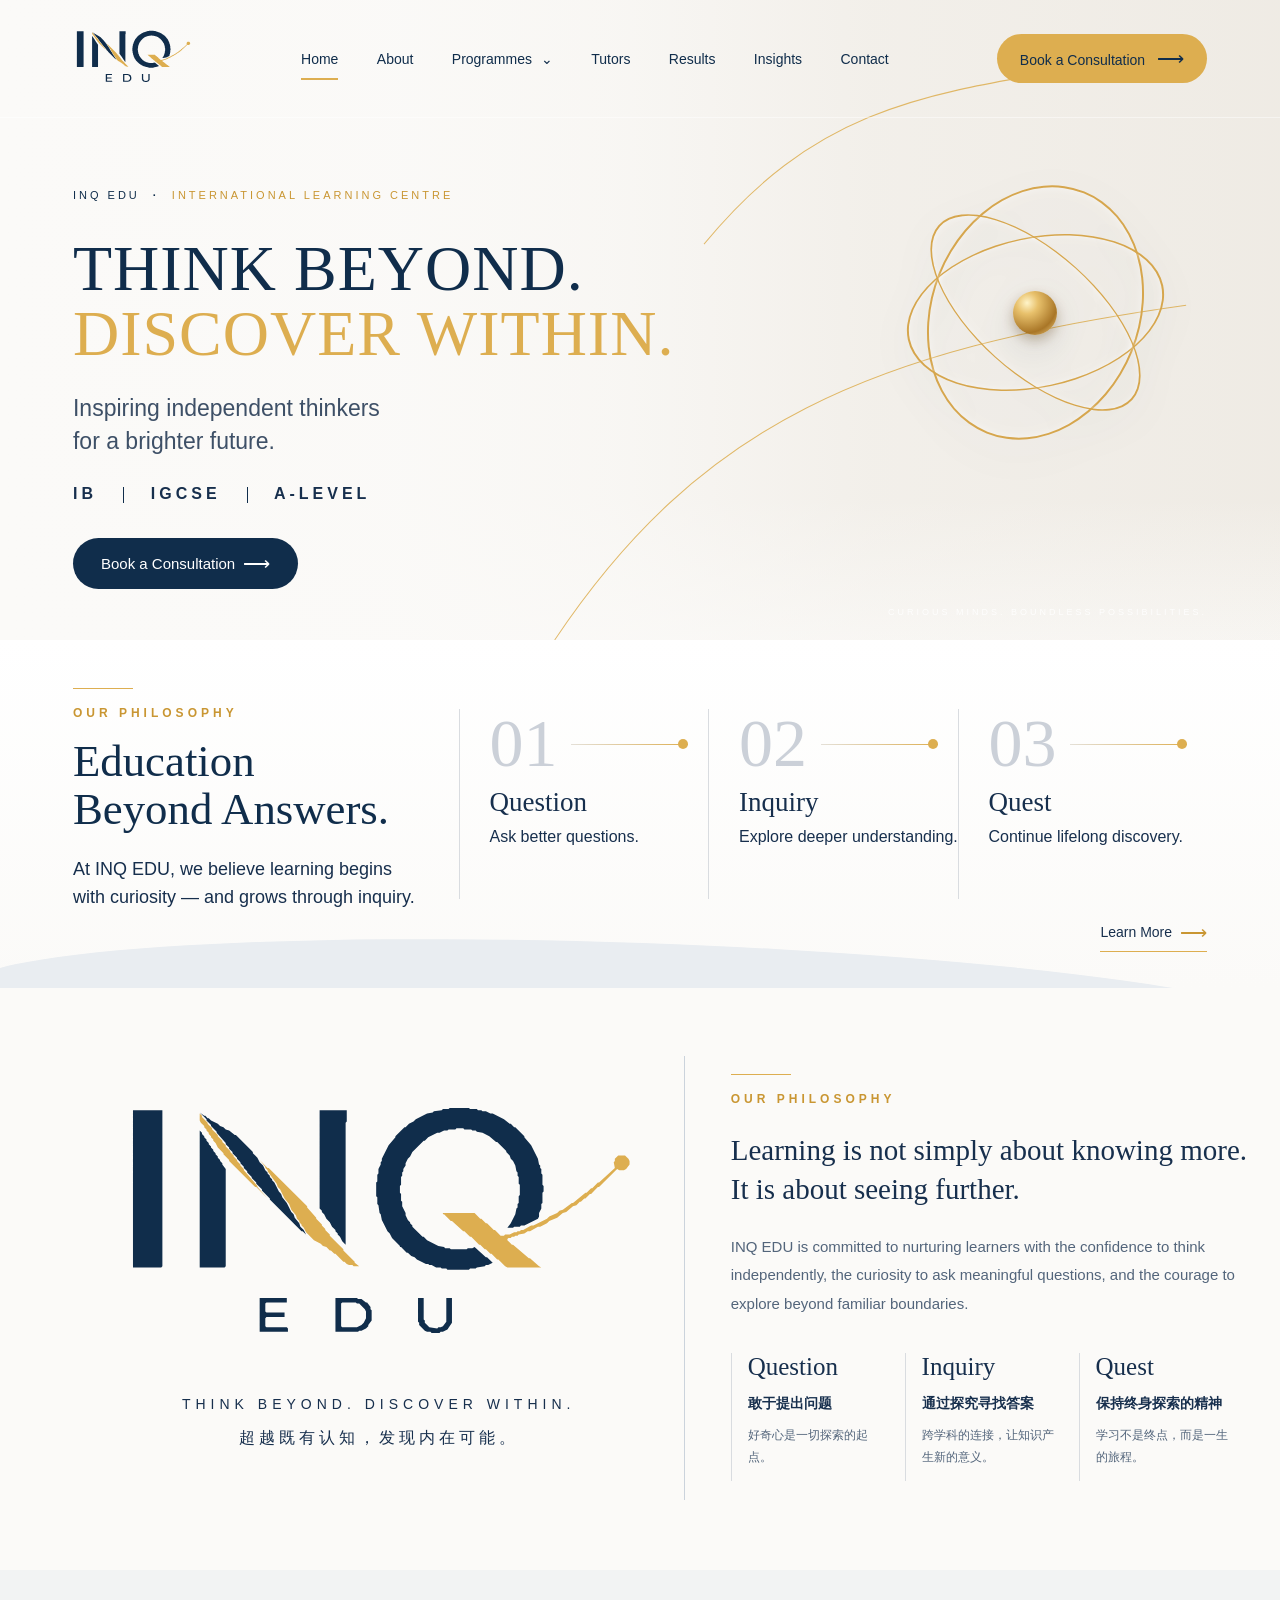
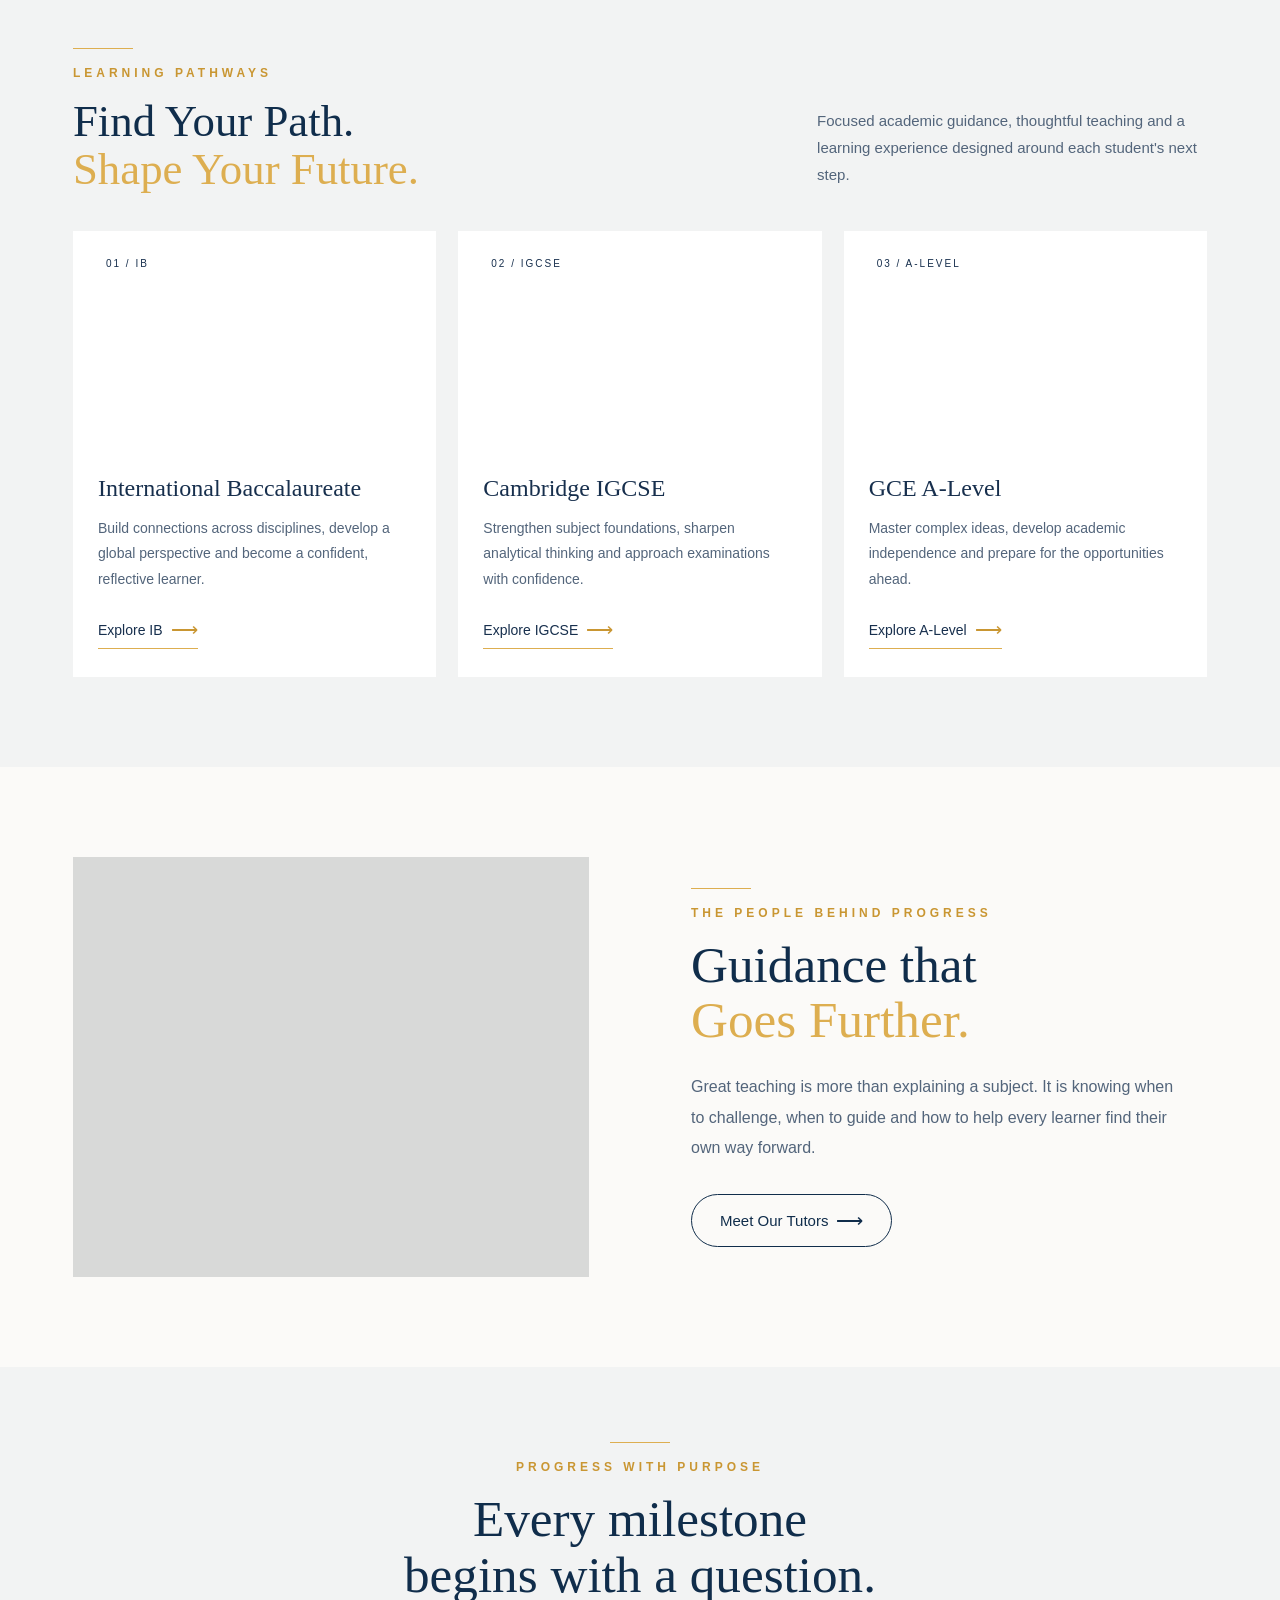
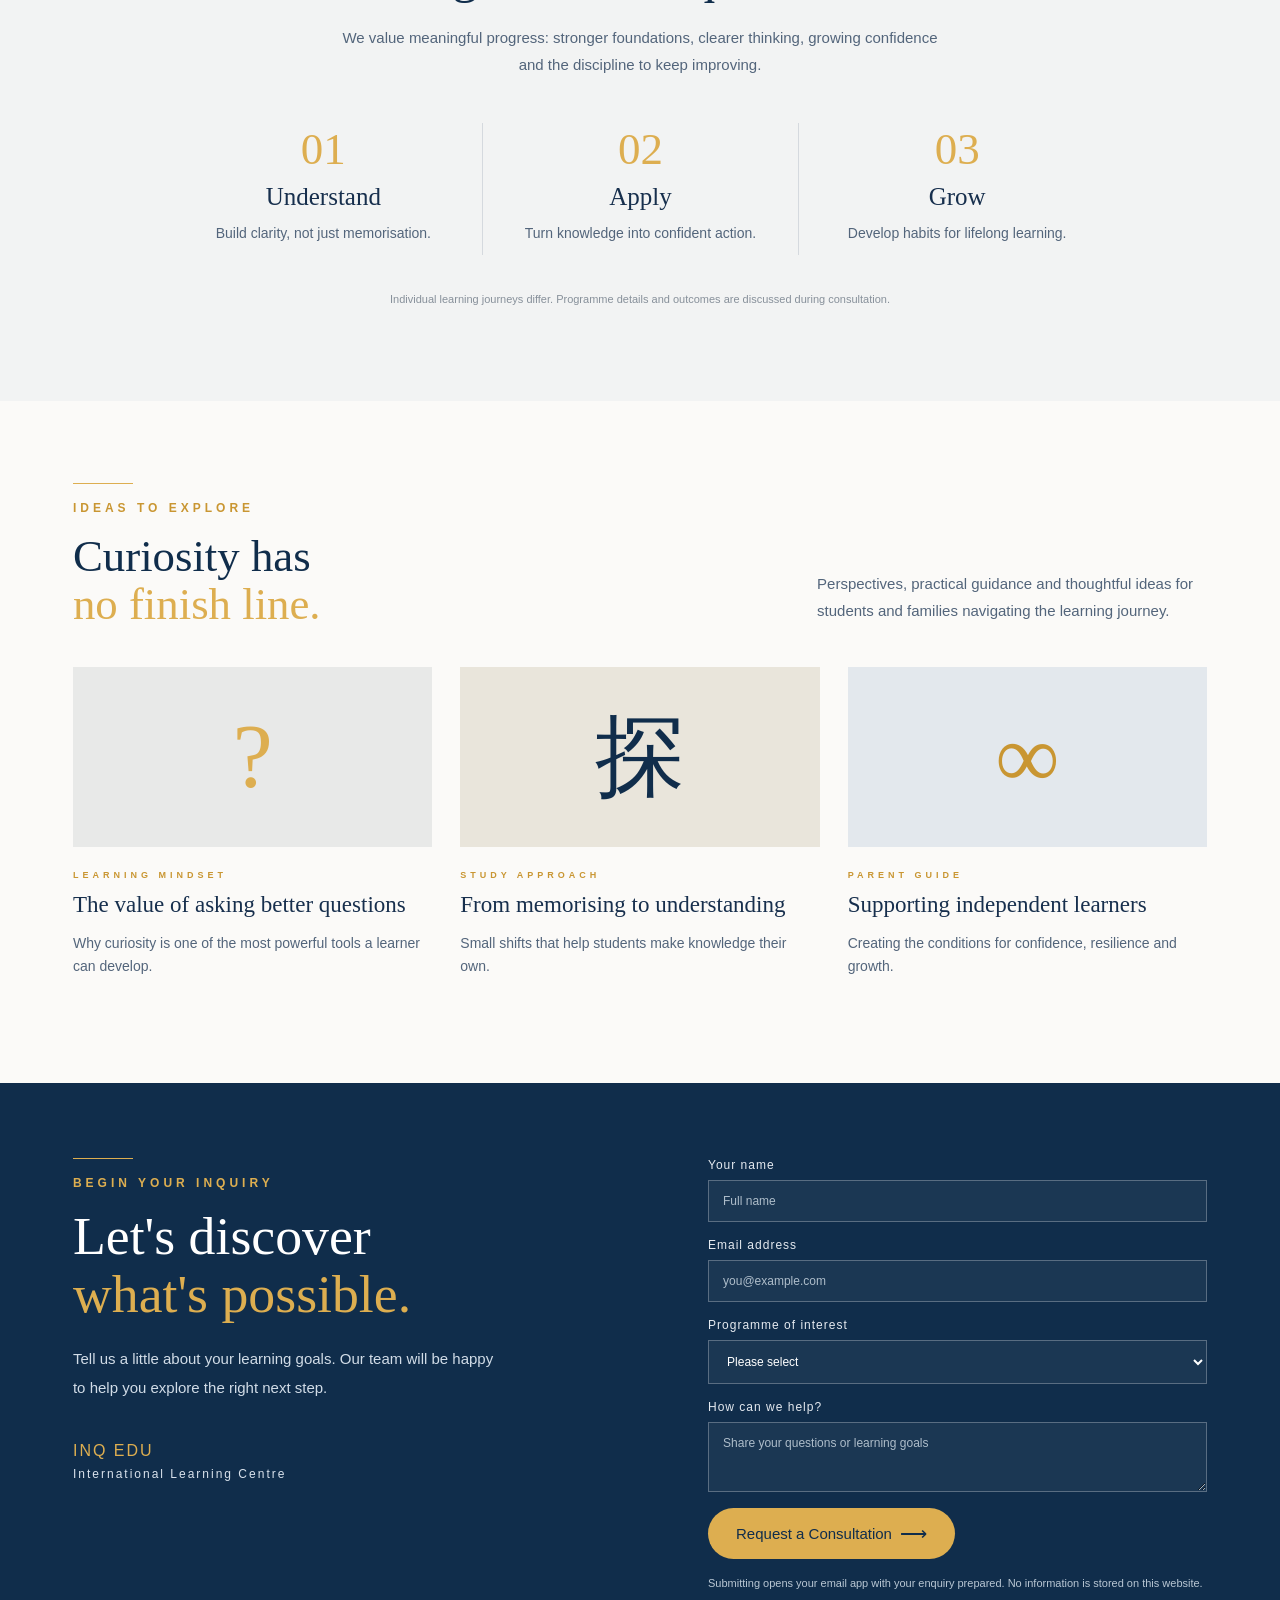
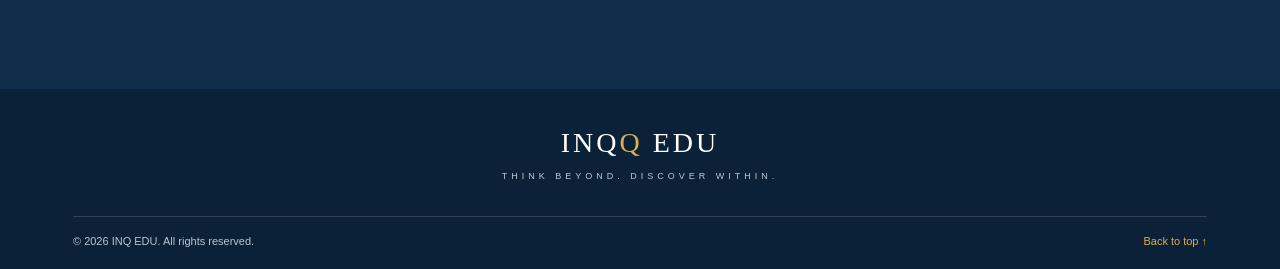
==== commit fdead71c: "Replace simulated marks with supplied official INQ EDU logo" ====
--- a/inq-edu/index.html
+++ b/inq-edu/index.html
@@ -13,10 +13,7 @@
 </head>
 <body>
 <header class="site-header" id="top">
-  <a class="brand" href="#top" aria-label="INQ EDU home">
-    <span class="brand-mark"><span>I</span><span>N</span><span>Q</span><i class="brand-orbit"></i></span>
-    <span class="brand-edu">E D U</span>
-  </a>
+  <a class="brand" href="#top" aria-label="INQ EDU home"><img src="assets/img/inq-edu-logo.svg" alt="INQ EDU" class="brand-logo"></a>
   <button class="menu-toggle" aria-label="Open navigation" aria-expanded="false"><span></span><span></span></button>
   <nav class="main-nav" aria-label="Main navigation">
     <a class="active" href="#top">Home</a><a href="#about">About</a>
@@ -56,8 +53,7 @@
 
 <section class="brand-story section-wrap" id="brand-story">
   <div class="brand-story-mark">
-    <div class="large-logo"><span>I</span><span>N</span><span>Q</span><i></i></div>
-    <div class="large-edu">E D U</div>
+    <img src="assets/img/inq-edu-logo.svg" alt="INQ EDU original brand logo" class="brand-story-logo">
     <p class="brand-tagline">THINK BEYOND. DISCOVER WITHIN.</p>
     <p class="brand-chinese">超越既有认知，发现内在可能。</p>
   </div>
--- a/inq-edu/assets/css/style.css
+++ b/inq-edu/assets/css/style.css
@@ -1 +1 @@
-:root{--navy:#102d4b;--navy2:#183b60;--gold:#ddae50;--gold2:#c99632;--ink:#172f4d;--muted:#53657b;--paper:#fbfaf8;--line:#d9dce0;--serif:"Playfair Display",Georgia,serif;--sans:"DM Sans",Arial,sans-serif}*{box-sizing:border-box}html{scroll-behavior:smooth;scroll-padding-top:90px}body{margin:0;background:var(--paper);color:var(--ink);font-family:var(--sans);font-size:15px}a{color:inherit;text-decoration:none}button,input,select,textarea{font:inherit}.site-header{height:118px;padding:0 5.7%;display:flex;align-items:center;justify-content:space-between;position:absolute;top:0;left:0;width:100%;z-index:20;border-bottom:1px solid #ffffff70;color:var(--navy)}.brand{width:120px;display:flex;flex-direction:column;align-items:flex-start;line-height:1}.brand-mark{height:59px;position:relative;display:flex;align-items:center;font-family:var(--serif);font-size:54px;letter-spacing:-8px;font-weight:500}.brand-mark span:nth-child(2){font-style:italic;color:var(--navy2)}.brand-mark span:nth-child(3){margin-left:3px}.brand-orbit{position:absolute;width:78px;height:30px;border-top:1.5px solid var(--gold);border-radius:50%;transform:rotate(-34deg);left:28px;top:22px}.brand-orbit:after{content:"";position:absolute;right:-2px;top:-4px;width:6px;height:6px;background:var(--gold);border-radius:50%}.brand-edu{font-size:11px;letter-spacing:7px;padding-left:31px;margin-top:2px}.main-nav{display:flex;align-items:center;gap:clamp(20px,3vw,46px);font-size:14px}.main-nav>a,.nav-dropdown>a{padding:13px 0;position:relative}.main-nav>a:after,.nav-dropdown>a:after{content:"";position:absolute;bottom:0;left:0;width:0;height:2px;background:var(--gold);transition:.25s}.main-nav>a:hover:after,.main-nav>a.active:after,.nav-dropdown>a:hover:after{width:100%}.nav-dropdown{position:relative}.nav-dropdown>a span{padding-left:5px}.dropdown-panel{display:none;position:absolute;top:100%;left:-18px;min-width:140px;background:white;box-shadow:0 12px 30px #102d4b18;padding:10px}.dropdown-panel a{display:block;padding:10px;font-size:13px}.dropdown-panel a:hover{background:#f6f2e9}.nav-dropdown:hover .dropdown-panel,.nav-dropdown:focus-within .dropdown-panel{display:block}.header-cta{background:var(--gold);border-radius:30px;padding:13px 23px;font-size:14px;white-space:nowrap;transition:.2s}.header-cta:hover,.button-gold:hover{background:#e8bd68;transform:translateY(-2px)}.header-cta span,.button span,.text-link span{font-size:19px;margin-left:8px}.menu-toggle{display:none}.hero{height:640px;min-height:620px;position:relative;overflow:hidden;background:#eeeae3}.hero-image{position:absolute;inset:0;background-image:url("https://images.unsplash.com/photo-1497366754035-f200968a6e72?auto=format&fit=crop&w=2200&q=88");background-size:cover;background-position:center 53%;filter:saturate(.65)}.hero-wash{position:absolute;inset:0;background:linear-gradient(90deg,#fbfaf8 0%,#fbfaf8f5 31%,#fbfaf8c9 48%,#fbfaf855 68%,#fbfaf810 100%),linear-gradient(0deg,#fbfaf8aa,transparent 22%)}.hero-copy{position:relative;z-index:2;padding:172px 5.7% 60px;max-width:920px}.eyebrow{display:flex;gap:13px;align-items:center;letter-spacing:3px;font-size:11px;color:var(--navy);margin-bottom:35px}.eyebrow em{font-style:normal;color:var(--gold2)}.hero h1{font-family:var(--serif);font-weight:400;font-size:clamp(48px,5vw,76px);line-height:1.02;letter-spacing:1px;margin:0 0 25px;color:var(--navy)}.hero h1 span,.section-heading h2 span,.tutor-copy h2 span,.contact-copy h2 span{color:var(--gold)}.hero-lede{font-size:23px;line-height:1.45;color:#3e5067;margin:0 0 27px}.programme-tags{font-weight:600;letter-spacing:4px;font-size:16px;margin-bottom:35px}.programme-tags i{display:inline-block;height:16px;width:1px;background:var(--navy);vertical-align:middle;margin:0 18px}.button{display:inline-flex;align-items:center;justify-content:center;border:0;border-radius:28px;padding:14px 28px;font-size:15px;cursor:pointer;transition:.2s}.button-navy{background:var(--navy);color:white}.button-navy:hover{background:#244d74;transform:translateY(-2px)}.hero-caption{position:absolute;bottom:23px;right:5.7%;font-size:9px;letter-spacing:3px;color:#ffffffd9}.hero-lines{position:absolute;z-index:1;inset:0;width:100%;height:100%;pointer-events:none}.hero-lines path{fill:none;stroke:var(--gold);stroke-width:1.1;opacity:.85}.section-wrap{padding-left:5.7%;padding-right:5.7%}.philosophy{position:relative;display:grid;grid-template-columns:34% 66%;padding-top:48px;padding-bottom:76px;min-height:330px;background:linear-gradient(180deg,#fff 0%,#fbfaf8 100%);overflow:hidden}.philosophy:after{content:"";position:absolute;bottom:-95px;left:-3%;width:106%;height:140px;border-radius:50% 50% 0 0;background:#e9edf1;transform:rotate(2deg);z-index:0}.philosophy-intro,.pillars,.text-link{position:relative;z-index:1}.section-kicker{font-size:12px;letter-spacing:4px;color:var(--gold2);font-weight:600;margin-bottom:17px}.section-kicker:before{content:"";display:block;width:60px;height:1px;background:var(--gold);margin-bottom:17px}.philosophy h2,.section-heading h2,.tutor-copy h2,.contact-copy h2,.results h2{font-family:var(--serif);font-size:clamp(34px,3.5vw,50px);font-weight:500;line-height:1.08;margin:0 0 22px;color:var(--navy)}.philosophy-intro p{font-size:18px;line-height:1.55;margin:0}.pillars{display:grid;grid-template-columns:repeat(3,1fr);align-items:center;padding-top:8px}.pillar{min-height:190px;padding:0 9% 0 12%;border-left:1px solid var(--line);position:relative}.pillar-number{font-family:var(--serif);font-size:68px;color:#cbd0d8;line-height:1}.pillar-rule{height:1px;background:linear-gradient(90deg,#e4e0d8,var(--gold));position:absolute;top:35px;left:45%;right:8%}.pillar-rule:after{content:"";position:absolute;right:0;top:-5px;width:10px;height:10px;border-radius:50%;background:var(--gold)}.pillar h3{font-family:var(--serif);font-size:27px;font-weight:500;margin:10px 0}.pillar p{font-size:16px;margin:0;white-space:nowrap}.text-link{display:inline-flex;align-items:center;border-bottom:1px solid var(--gold);padding-bottom:7px;font-size:14px;width:max-content}.text-link span{color:var(--gold2)}.philosophy>.text-link{position:absolute;right:5.7%;bottom:36px}.brand-story{display:grid;grid-template-columns:54% 46%;padding-top:68px;padding-bottom:70px;align-items:center;gap:4%}.brand-story-mark{text-align:center;padding:35px 7%;border-right:1px solid #cbd3dc}.large-logo{position:relative;display:inline-flex;font-family:var(--serif);font-size:clamp(100px,13vw,190px);letter-spacing:-22px;line-height:.95;color:#0c3157}.large-logo span:nth-child(2){font-style:italic}.large-logo i{position:absolute;left:19%;top:43%;width:76%;height:2px;background:var(--gold);transform:rotate(-31deg);transform-origin:left}.large-logo i:after{content:"";position:absolute;right:-4px;top:-4px;width:10px;height:10px;background:var(--gold);border-radius:50%}.large-edu{font-size:28px;letter-spacing:19px;padding-left:20px;margin-top:13px}.brand-tagline{letter-spacing:5px;font-size:14px;margin:25px 0 12px}.brand-chinese{letter-spacing:4px;font-size:16px}.brand-story-copy{padding:10px 0}.brand-story-copy h2{font-family:var(--serif);font-size:29px;font-weight:500;line-height:1.35}.brand-story-copy>p{line-height:1.9;color:var(--muted);max-width:650px}.story-values{display:grid;grid-template-columns:repeat(3,1fr);margin-top:35px}.story-values>div{padding:0 16px;border-left:1px solid var(--line)}.story-values h3{font-family:var(--serif);font-size:25px;font-weight:500;margin:0 0 13px}.story-values strong{font-size:14px;font-weight:600}.story-values p{font-size:12px;line-height:1.8;color:var(--muted)}.programmes{background:#f2f3f3;padding-top:78px;padding-bottom:90px}.section-heading{display:flex;justify-content:space-between;align-items:end;gap:35px;margin-bottom:38px}.section-heading h2{margin-bottom:0}.section-heading>p{max-width:390px;line-height:1.8;color:var(--muted);margin:0 0 5px}.programme-grid{display:grid;grid-template-columns:repeat(3,1fr);gap:22px}.programme-card{background:white;position:relative}.programme-index{position:absolute;top:18px;left:20px;z-index:2;background:#fffE;padding:9px 13px;font-size:10px;letter-spacing:2px}.programme-image{height:220px;background-size:cover;background-position:center}.ib-image{background-image:url("https://images.unsplash.com/photo-1509062522246-3755977927d7?auto=format&fit=crop&w=900&q=80")}.igcse-image{background-image:url("https://images.unsplash.com/photo-1507842217343-583bb7270b66?auto=format&fit=crop&w=900&q=80")}.alevel-image{background-image:url("https://images.unsplash.com/photo-1523050854058-8df90110c9f1?auto=format&fit=crop&w=900&q=80")}.programme-info{padding:24px 25px 28px}.programme-info h3{font-family:var(--serif);font-size:24px;font-weight:500;margin:0 0 12px}.programme-info p{font-size:14px;line-height:1.8;color:var(--muted);min-height:76px}.programme-info .text-link{margin-top:12px}.tutors{display:grid;grid-template-columns:1fr 1fr;gap:9%;align-items:center;padding-top:90px;padding-bottom:90px}.tutor-image{height:420px;background:url("https://images.unsplash.com/photo-1524178232363-1fb2b075b655?auto=format&fit=crop&w=1200&q=80") center/cover no-repeat;background-color:#d8d9d8}.tutor-copy h2{font-size:clamp(40px,4vw,58px)}.tutor-copy>p{font-size:16px;line-height:1.9;color:var(--muted);max-width:490px;margin:25px 0 30px}.button-outline{border:1px solid var(--navy);color:var(--navy);background:transparent}.button-outline:hover{background:var(--navy);color:white}.results{padding-top:75px;padding-bottom:85px;background:#f2f3f3;text-align:center}.results .section-kicker:before{margin-left:auto;margin-right:auto}.results h2{font-size:clamp(38px,4vw,54px)}.results-intro{max-width:610px;margin:0 auto 45px;color:var(--muted);line-height:1.8}.result-points{display:grid;grid-template-columns:repeat(3,1fr);max-width:950px;margin:auto}.result-points>div{padding:0 30px;border-left:1px solid #d5d9de}.result-points>div:first-child{border-left:0}.result-points span{font-family:var(--serif);font-size:45px;color:var(--gold)}.result-points h3{font-family:var(--serif);font-size:25px;font-weight:500;margin:8px}.result-points p{font-size:14px;color:var(--muted)}.disclaimer{font-size:11px;color:#87909a;margin-top:38px}.insights{padding-top:82px;padding-bottom:90px}.insight-grid{display:grid;grid-template-columns:repeat(3,1fr);gap:28px}.insight-art{height:180px;display:grid;place-items:center;font-family:var(--serif);font-size:90px;margin-bottom:23px}.art-question{background:#e8e9e8;color:var(--gold)}.art-inquiry{background:#e9e5db;color:var(--navy)}.art-quest{background:#e3e8ed;color:var(--gold2)}.insight-grid .section-kicker{font-size:9px;margin-bottom:12px}.insight-grid .section-kicker:before{display:none}.insight-grid h3{font-family:var(--serif);font-size:23px;font-weight:500;margin:0 0 10px}.insight-grid p{font-size:14px;line-height:1.7;color:var(--muted)}.contact{background:var(--navy);color:white;padding-top:75px;padding-bottom:80px;display:grid;grid-template-columns:1fr 1fr;gap:12%;align-items:start}.contact-copy .section-kicker{color:var(--gold)}.contact-copy h2{color:white;font-size:clamp(40px,4.2vw,58px)}.contact-copy>p{line-height:1.9;color:#d1dce7;max-width:430px}.contact-detail{margin-top:40px;display:flex;flex-direction:column;gap:7px;letter-spacing:2px;font-size:12px;color:#d9e2ec}.contact-detail span:first-child{color:var(--gold);font-size:16px}.contact-form{display:grid;gap:16px}.contact-form label{font-size:12px;letter-spacing:1px;color:#e5eaf0;display:grid;gap:8px}.contact-form input,.contact-form select,.contact-form textarea{width:100%;border:1px solid #ffffff45;background:#ffffff0c;color:white;padding:13px 14px;border-radius:0;outline:none}.contact-form input:focus,.contact-form select:focus,.contact-form textarea:focus{border-color:var(--gold)}.contact-form input::placeholder,.contact-form textarea::placeholder{color:#aebdca}.contact-form select option{color:var(--navy)}.contact-form textarea{resize:vertical}.button-gold{background:var(--gold);color:var(--navy);width:max-content}.form-note,.form-status{font-size:11px;color:#b9c7d4;line-height:1.6;margin:0}.form-status{color:#f3d48d}.site-footer{background:#0b2138;color:white;padding:38px 5.7% 22px;text-align:center}.footer-brand{font-family:var(--serif);font-size:28px;letter-spacing:3px}.footer-brand span{color:var(--gold)}.site-footer>p{font-size:9px;letter-spacing:4px;color:#bdc8d4;margin:12px 0 35px}.footer-bottom{border-top:1px solid #ffffff25;padding-top:18px;display:flex;justify-content:space-between;font-size:11px;color:#b9c5d0}.footer-bottom a{color:var(--gold)}@media(max-width:1050px){.site-header{padding:0 4%}.main-nav{gap:18px;font-size:13px}.header-cta{padding:12px 16px}.hero-copy,.section-wrap{padding-left:4%;padding-right:4%}.pillar{padding-left:8%;padding-right:5%}.pillar p{white-space:normal}.brand-story{grid-template-columns:48% 48%;gap:4%}.story-values>div{padding:0 10px}}@media(max-width:800px){.site-header{height:86px;background:#fbfaf8ed;position:absolute}.brand-mark{font-size:43px;height:47px}.brand-edu{font-size:9px}.menu-toggle{display:flex;flex-direction:column;gap:6px;background:none;border:0;padding:10px;margin-left:auto;margin-right:18px}.menu-toggle span{display:block;width:24px;height:1px;background:var(--navy)}.main-nav{display:none;position:absolute;top:86px;left:0;width:100%;padding:16px 5%;background:#fbfaf8;box-shadow:0 14px 20px #102d4b12;align-items:stretch;gap:0;flex-direction:column}.main-nav.open{display:flex}.main-nav>a,.nav-dropdown>a{display:block;padding:13px 0}.dropdown-panel{position:static;box-shadow:none;padding:0 10px}.dropdown-panel a{padding:8px}.header-cta{font-size:12px;padding:11px 14px}.hero{height:630px;min-height:0}.hero-copy{padding:155px 5% 45px}.hero h1{font-size:clamp(43px,8vw,64px)}.hero-wash{background:linear-gradient(90deg,#fbfaf8f5 0%,#fbfaf8e8 50%,#fbfaf888 100%)}.philosophy{grid-template-columns:1fr;gap:35px;padding-top:48px;padding-bottom:80px}.pillars{min-height:180px}.pillar{padding-left:7%;min-height:160px}.pillar-number{font-size:55px}.pillar h3{font-size:23px}.brand-story{grid-template-columns:1fr;gap:35px}.brand-story-mark{border-right:0;border-bottom:1px solid var(--line);padding-bottom:45px}.large-logo{font-size:145px}.brand-story-copy{padding:0 2%}.programme-grid{gap:12px}.programme-image{height:160px}.programme-info{padding:18px}.programme-info h3{font-size:20px}.tutors{gap:5%}.tutor-image{height:350px}.contact{gap:6%}}@media(max-width:560px){.site-header{padding:0 17px}.brand{width:90px}.brand-mark{font-size:39px}.brand-edu{letter-spacing:5px;padding-left:23px}.menu-toggle{margin-right:4px}.header-cta{font-size:11px;padding:10px 12px}.hero{height:620px}.hero-copy{padding:145px 22px 35px}.eyebrow{font-size:9px;letter-spacing:2px;gap:8px;margin-bottom:30px}.hero h1{font-size:43px;letter-spacing:0}.hero-lede{font-size:19px}.programme-tags{font-size:13px;letter-spacing:3px}.programme-tags i{margin:0 10px}.hero-image{background-position:60% center}.hero-wash{background:linear-gradient(90deg,#fbfaf8f7 0%,#fbfaf8e8 70%,#fbfaf899 100%)}.section-wrap{padding-left:22px;padding-right:22px}.philosophy{padding-top:45px}.philosophy h2,.section-heading h2{font-size:39px}.philosophy-intro p{font-size:16px}.pillars{grid-template-columns:1fr;gap:22px}.pillar{border-left:1px solid var(--line);min-height:0;padding:0 0 5px 22px}.pillar-number{font-size:44px}.pillar-rule{top:22px;left:100px;right:5%}.pillar h3{margin:5px 0;font-size:22px}.pillar p{font-size:14px}.philosophy>.text-link{right:22px;bottom:28px}.brand-story{padding-top:45px;padding-bottom:50px}.large-logo{font-size:110px;letter-spacing:-15px}.large-edu{font-size:20px;letter-spacing:13px}.brand-tagline{font-size:10px;letter-spacing:3px}.brand-chinese{font-size:13px}.brand-story-copy h2{font-size:25px}.story-values{gap:0}.story-values>div{padding:0 8px}.story-values h3{font-size:19px}.story-values strong{font-size:11px}.story-values p{font-size:10px}.programmes,.insights{padding-top:55px;padding-bottom:60px}.section-heading{display:block}.section-heading>p{margin-top:20px}.programme-grid,.insight-grid{grid-template-columns:1fr}.programme-image{height:210px}.programme-info p{min-height:0}.tutors{grid-template-columns:1fr;padding-top:55px;padding-bottom:60px;gap:30px}.tutor-image{height:270px;order:2}.tutor-copy h2{font-size:43px}.results{padding-top:55px;padding-bottom:60px}.result-points{grid-template-columns:1fr;gap:20px}.result-points>div{border-left:0;border-top:1px solid #d5d9de;padding:18px 10px 0}.result-points>div:first-child{border-top:0}.result-points span{font-size:36px}.insight-art{height:150px}.contact{grid-template-columns:1fr;padding-top:55px;padding-bottom:60px;gap:35px}.contact-copy h2{font-size:43px}.site-footer{padding-left:22px;padding-right:22px}.footer-bottom{gap:12px;flex-wrap:wrap}.button-gold{width:100%}}@media(prefers-reduced-motion:reduce){html{scroll-behavior:auto}*,*:before,*:after{transition:none!important}}+:root{--navy:#102d4b;--navy2:#183b60;--gold:#ddae50;--gold2:#c99632;--ink:#172f4d;--muted:#53657b;--paper:#fbfaf8;--line:#d9dce0;--serif:"Playfair Display",Georgia,serif;--sans:"DM Sans",Arial,sans-serif}*{box-sizing:border-box}html{scroll-behavior:smooth;scroll-padding-top:90px}body{margin:0;background:var(--paper);color:var(--ink);font-family:var(--sans);font-size:15px}a{color:inherit;text-decoration:none}button,input,select,textarea{font:inherit}.site-header{height:118px;padding:0 5.7%;display:flex;align-items:center;justify-content:space-between;position:absolute;top:0;left:0;width:100%;z-index:20;border-bottom:1px solid #ffffff70;color:var(--navy)}.brand{width:120px;display:flex;flex-direction:column;align-items:flex-start;line-height:1}.brand-mark{height:59px;position:relative;display:flex;align-items:center;font-family:var(--serif);font-size:54px;letter-spacing:-8px;font-weight:500}.brand-mark span:nth-child(2){font-style:italic;color:var(--navy2)}.brand-mark span:nth-child(3){margin-left:3px}.brand-orbit{position:absolute;width:78px;height:30px;border-top:1.5px solid var(--gold);border-radius:50%;transform:rotate(-34deg);left:28px;top:22px}.brand-orbit:after{content:"";position:absolute;right:-2px;top:-4px;width:6px;height:6px;background:var(--gold);border-radius:50%}.brand-edu{font-size:11px;letter-spacing:7px;padding-left:31px;margin-top:2px}.main-nav{display:flex;align-items:center;gap:clamp(20px,3vw,46px);font-size:14px}.main-nav>a,.nav-dropdown>a{padding:13px 0;position:relative}.main-nav>a:after,.nav-dropdown>a:after{content:"";position:absolute;bottom:0;left:0;width:0;height:2px;background:var(--gold);transition:.25s}.main-nav>a:hover:after,.main-nav>a.active:after,.nav-dropdown>a:hover:after{width:100%}.nav-dropdown{position:relative}.nav-dropdown>a span{padding-left:5px}.dropdown-panel{display:none;position:absolute;top:100%;left:-18px;min-width:140px;background:white;box-shadow:0 12px 30px #102d4b18;padding:10px}.dropdown-panel a{display:block;padding:10px;font-size:13px}.dropdown-panel a:hover{background:#f6f2e9}.nav-dropdown:hover .dropdown-panel,.nav-dropdown:focus-within .dropdown-panel{display:block}.header-cta{background:var(--gold);border-radius:30px;padding:13px 23px;font-size:14px;white-space:nowrap;transition:.2s}.header-cta:hover,.button-gold:hover{background:#e8bd68;transform:translateY(-2px)}.header-cta span,.button span,.text-link span{font-size:19px;margin-left:8px}.menu-toggle{display:none}.hero{height:640px;min-height:620px;position:relative;overflow:hidden;background:#eeeae3}.hero-image{position:absolute;inset:0;background-image:url("https://images.unsplash.com/photo-1497366754035-f200968a6e72?auto=format&fit=crop&w=2200&q=88");background-size:cover;background-position:center 53%;filter:saturate(.65)}.hero-wash{position:absolute;inset:0;background:linear-gradient(90deg,#fbfaf8 0%,#fbfaf8f5 31%,#fbfaf8c9 48%,#fbfaf855 68%,#fbfaf810 100%),linear-gradient(0deg,#fbfaf8aa,transparent 22%)}.hero-copy{position:relative;z-index:2;padding:172px 5.7% 60px;max-width:920px}.eyebrow{display:flex;gap:13px;align-items:center;letter-spacing:3px;font-size:11px;color:var(--navy);margin-bottom:35px}.eyebrow em{font-style:normal;color:var(--gold2)}.hero h1{font-family:var(--serif);font-weight:400;font-size:clamp(48px,5vw,76px);line-height:1.02;letter-spacing:1px;margin:0 0 25px;color:var(--navy)}.hero h1 span,.section-heading h2 span,.tutor-copy h2 span,.contact-copy h2 span{color:var(--gold)}.hero-lede{font-size:23px;line-height:1.45;color:#3e5067;margin:0 0 27px}.programme-tags{font-weight:600;letter-spacing:4px;font-size:16px;margin-bottom:35px}.programme-tags i{display:inline-block;height:16px;width:1px;background:var(--navy);vertical-align:middle;margin:0 18px}.button{display:inline-flex;align-items:center;justify-content:center;border:0;border-radius:28px;padding:14px 28px;font-size:15px;cursor:pointer;transition:.2s}.button-navy{background:var(--navy);color:white}.button-navy:hover{background:#244d74;transform:translateY(-2px)}.atom-art{position:absolute;z-index:2;right:8%;top:170px;width:285px;height:285px;pointer-events:none;filter:drop-shadow(0 12px 18px #102d4b20)}.atom-art .orbit{position:absolute;inset:12px 38px;border:2px solid #d6a64d;border-radius:50%;box-shadow:inset 0 0 8px #ffffff80}.atom-art .orbit-one{transform:rotate(22deg)}.atom-art .orbit-two{transform:rotate(78deg) scaleX(.72)}.atom-art .orbit-three{transform:rotate(-48deg) scaleX(.58)}.atom-core{position:absolute;left:calc(50% - 22px);top:calc(50% - 22px);width:44px;height:44px;border-radius:50%;background:radial-gradient(circle at 32% 27%,#fff4c9 0%,#e8c16c 25%,#a97627 68%,#f5d68c 100%);box-shadow:0 5px 12px #6e4b1b55}@media(max-width:800px){.atom-art{right:5%;top:310px;width:190px;height:190px;opacity:.72}}@media(max-width:560px){.atom-art{right:3%;top:355px;width:145px;height:145px;opacity:.48}.atom-art .orbit{border-width:1.5px}}.hero-caption{position:absolute;bottom:23px;right:5.7%;font-size:9px;letter-spacing:3px;color:#ffffffd9}.hero-lines{position:absolute;z-index:1;inset:0;width:100%;height:100%;pointer-events:none}.hero-lines path{fill:none;stroke:var(--gold);stroke-width:1.1;opacity:.85}.section-wrap{padding-left:5.7%;padding-right:5.7%}.philosophy{position:relative;display:grid;grid-template-columns:34% 66%;padding-top:48px;padding-bottom:76px;min-height:330px;background:linear-gradient(180deg,#fff 0%,#fbfaf8 100%);overflow:hidden}.philosophy:after{content:"";position:absolute;bottom:-95px;left:-3%;width:106%;height:140px;border-radius:50% 50% 0 0;background:#e9edf1;transform:rotate(2deg);z-index:0}.philosophy-intro,.pillars,.text-link{position:relative;z-index:1}.section-kicker{font-size:12px;letter-spacing:4px;color:var(--gold2);font-weight:600;margin-bottom:17px}.section-kicker:before{content:"";display:block;width:60px;height:1px;background:var(--gold);margin-bottom:17px}.philosophy h2,.section-heading h2,.tutor-copy h2,.contact-copy h2,.results h2{font-family:var(--serif);font-size:clamp(34px,3.5vw,50px);font-weight:500;line-height:1.08;margin:0 0 22px;color:var(--navy)}.philosophy-intro p{font-size:18px;line-height:1.55;margin:0}.pillars{display:grid;grid-template-columns:repeat(3,1fr);align-items:center;padding-top:8px}.pillar{min-height:190px;padding:0 9% 0 12%;border-left:1px solid var(--line);position:relative}.pillar-number{font-family:var(--serif);font-size:68px;color:#cbd0d8;line-height:1}.pillar-rule{height:1px;background:linear-gradient(90deg,#e4e0d8,var(--gold));position:absolute;top:35px;left:45%;right:8%}.pillar-rule:after{content:"";position:absolute;right:0;top:-5px;width:10px;height:10px;border-radius:50%;background:var(--gold)}.pillar h3{font-family:var(--serif);font-size:27px;font-weight:500;margin:10px 0}.pillar p{font-size:16px;margin:0;white-space:nowrap}.text-link{display:inline-flex;align-items:center;border-bottom:1px solid var(--gold);padding-bottom:7px;font-size:14px;width:max-content}.text-link span{color:var(--gold2)}.philosophy>.text-link{position:absolute;right:5.7%;bottom:36px}.brand-story{display:grid;grid-template-columns:54% 46%;padding-top:68px;padding-bottom:70px;align-items:center;gap:4%}.brand-story-mark{text-align:center;padding:35px 7%;border-right:1px solid #cbd3dc}.large-logo{position:relative;display:inline-flex;font-family:var(--serif);font-size:clamp(100px,13vw,190px);letter-spacing:-22px;line-height:.95;color:#0c3157}.large-logo span:nth-child(2){font-style:italic}.large-logo i{position:absolute;left:19%;top:43%;width:76%;height:2px;background:var(--gold);transform:rotate(-31deg);transform-origin:left}.large-logo i:after{content:"";position:absolute;right:-4px;top:-4px;width:10px;height:10px;background:var(--gold);border-radius:50%}.large-edu{font-size:28px;letter-spacing:19px;padding-left:20px;margin-top:13px}.brand-tagline{letter-spacing:5px;font-size:14px;margin:25px 0 12px}.brand-chinese{letter-spacing:4px;font-size:16px}.brand-story-copy{padding:10px 0}.brand-story-copy h2{font-family:var(--serif);font-size:29px;font-weight:500;line-height:1.35}.brand-story-copy>p{line-height:1.9;color:var(--muted);max-width:650px}.story-values{display:grid;grid-template-columns:repeat(3,1fr);margin-top:35px}.story-values>div{padding:0 16px;border-left:1px solid var(--line)}.story-values h3{font-family:var(--serif);font-size:25px;font-weight:500;margin:0 0 13px}.story-values strong{font-size:14px;font-weight:600}.story-values p{font-size:12px;line-height:1.8;color:var(--muted)}.programmes{background:#f2f3f3;padding-top:78px;padding-bottom:90px}.section-heading{display:flex;justify-content:space-between;align-items:end;gap:35px;margin-bottom:38px}.section-heading h2{margin-bottom:0}.section-heading>p{max-width:390px;line-height:1.8;color:var(--muted);margin:0 0 5px}.programme-grid{display:grid;grid-template-columns:repeat(3,1fr);gap:22px}.programme-card{background:white;position:relative}.programme-index{position:absolute;top:18px;left:20px;z-index:2;background:#fffE;padding:9px 13px;font-size:10px;letter-spacing:2px}.programme-image{height:220px;background-size:cover;background-position:center}.ib-image{background-image:url("https://images.unsplash.com/photo-1509062522246-3755977927d7?auto=format&fit=crop&w=900&q=80")}.igcse-image{background-image:url("https://images.unsplash.com/photo-1507842217343-583bb7270b66?auto=format&fit=crop&w=900&q=80")}.alevel-image{background-image:url("https://images.unsplash.com/photo-1523050854058-8df90110c9f1?auto=format&fit=crop&w=900&q=80")}.programme-info{padding:24px 25px 28px}.programme-info h3{font-family:var(--serif);font-size:24px;font-weight:500;margin:0 0 12px}.programme-info p{font-size:14px;line-height:1.8;color:var(--muted);min-height:76px}.programme-info .text-link{margin-top:12px}.tutors{display:grid;grid-template-columns:1fr 1fr;gap:9%;align-items:center;padding-top:90px;padding-bottom:90px}.tutor-image{height:420px;background:url("https://images.unsplash.com/photo-1524178232363-1fb2b075b655?auto=format&fit=crop&w=1200&q=80") center/cover no-repeat;background-color:#d8d9d8}.tutor-copy h2{font-size:clamp(40px,4vw,58px)}.tutor-copy>p{font-size:16px;line-height:1.9;color:var(--muted);max-width:490px;margin:25px 0 30px}.button-outline{border:1px solid var(--navy);color:var(--navy);background:transparent}.button-outline:hover{background:var(--navy);color:white}.results{padding-top:75px;padding-bottom:85px;background:#f2f3f3;text-align:center}.results .section-kicker:before{margin-left:auto;margin-right:auto}.results h2{font-size:clamp(38px,4vw,54px)}.results-intro{max-width:610px;margin:0 auto 45px;color:var(--muted);line-height:1.8}.result-points{display:grid;grid-template-columns:repeat(3,1fr);max-width:950px;margin:auto}.result-points>div{padding:0 30px;border-left:1px solid #d5d9de}.result-points>div:first-child{border-left:0}.result-points span{font-family:var(--serif);font-size:45px;color:var(--gold)}.result-points h3{font-family:var(--serif);font-size:25px;font-weight:500;margin:8px}.result-points p{font-size:14px;color:var(--muted)}.disclaimer{font-size:11px;color:#87909a;margin-top:38px}.insights{padding-top:82px;padding-bottom:90px}.insight-grid{display:grid;grid-template-columns:repeat(3,1fr);gap:28px}.insight-art{height:180px;display:grid;place-items:center;font-family:var(--serif);font-size:90px;margin-bottom:23px}.art-question{background:#e8e9e8;color:var(--gold)}.art-inquiry{background:#e9e5db;color:var(--navy)}.art-quest{background:#e3e8ed;color:var(--gold2)}.insight-grid .section-kicker{font-size:9px;margin-bottom:12px}.insight-grid .section-kicker:before{display:none}.insight-grid h3{font-family:var(--serif);font-size:23px;font-weight:500;margin:0 0 10px}.insight-grid p{font-size:14px;line-height:1.7;color:var(--muted)}.contact{background:var(--navy);color:white;padding-top:75px;padding-bottom:80px;display:grid;grid-template-columns:1fr 1fr;gap:12%;align-items:start}.contact-copy .section-kicker{color:var(--gold)}.contact-copy h2{color:white;font-size:clamp(40px,4.2vw,58px)}.contact-copy>p{line-height:1.9;color:#d1dce7;max-width:430px}.contact-detail{margin-top:40px;display:flex;flex-direction:column;gap:7px;letter-spacing:2px;font-size:12px;color:#d9e2ec}.contact-detail span:first-child{color:var(--gold);font-size:16px}.contact-form{display:grid;gap:16px}.contact-form label{font-size:12px;letter-spacing:1px;color:#e5eaf0;display:grid;gap:8px}.contact-form input,.contact-form select,.contact-form textarea{width:100%;border:1px solid #ffffff45;background:#ffffff0c;color:white;padding:13px 14px;border-radius:0;outline:none}.contact-form input:focus,.contact-form select:focus,.contact-form textarea:focus{border-color:var(--gold)}.contact-form input::placeholder,.contact-form textarea::placeholder{color:#aebdca}.contact-form select option{color:var(--navy)}.contact-form textarea{resize:vertical}.button-gold{background:var(--gold);color:var(--navy);width:max-content}.form-note,.form-status{font-size:11px;color:#b9c7d4;line-height:1.6;margin:0}.form-status{color:#f3d48d}.site-footer{background:#0b2138;color:white;padding:38px 5.7% 22px;text-align:center}.footer-brand{font-family:var(--serif);font-size:28px;letter-spacing:3px}.footer-brand span{color:var(--gold)}.site-footer>p{font-size:9px;letter-spacing:4px;color:#bdc8d4;margin:12px 0 35px}.footer-bottom{border-top:1px solid #ffffff25;padding-top:18px;display:flex;justify-content:space-between;font-size:11px;color:#b9c5d0}.footer-bottom a{color:var(--gold)}@media(max-width:1050px){.site-header{padding:0 4%}.main-nav{gap:18px;font-size:13px}.header-cta{padding:12px 16px}.hero-copy,.section-wrap{padding-left:4%;padding-right:4%}.pillar{padding-left:8%;padding-right:5%}.pillar p{white-space:normal}.brand-story{grid-template-columns:48% 48%;gap:4%}.story-values>div{padding:0 10px}}@media(max-width:800px){.site-header{height:86px;background:#fbfaf8ed;position:absolute}.brand-mark{font-size:43px;height:47px}.brand-edu{font-size:9px}.menu-toggle{display:flex;flex-direction:column;gap:6px;background:none;border:0;padding:10px;margin-left:auto;margin-right:18px}.menu-toggle span{display:block;width:24px;height:1px;background:var(--navy)}.main-nav{display:none;position:absolute;top:86px;left:0;width:100%;padding:16px 5%;background:#fbfaf8;box-shadow:0 14px 20px #102d4b12;align-items:stretch;gap:0;flex-direction:column}.main-nav.open{display:flex}.main-nav>a,.nav-dropdown>a{display:block;padding:13px 0}.dropdown-panel{position:static;box-shadow:none;padding:0 10px}.dropdown-panel a{padding:8px}.header-cta{font-size:12px;padding:11px 14px}.hero{height:630px;min-height:0}.hero-copy{padding:155px 5% 45px}.hero h1{font-size:clamp(43px,8vw,64px)}.hero-wash{background:linear-gradient(90deg,#fbfaf8f5 0%,#fbfaf8e8 50%,#fbfaf888 100%)}.philosophy{grid-template-columns:1fr;gap:35px;padding-top:48px;padding-bottom:80px}.pillars{min-height:180px}.pillar{padding-left:7%;min-height:160px}.pillar-number{font-size:55px}.pillar h3{font-size:23px}.brand-story{grid-template-columns:1fr;gap:35px}.brand-story-mark{border-right:0;border-bottom:1px solid var(--line);padding-bottom:45px}.large-logo{font-size:145px}.brand-story-copy{padding:0 2%}.programme-grid{gap:12px}.programme-image{height:160px}.programme-info{padding:18px}.programme-info h3{font-size:20px}.tutors{gap:5%}.tutor-image{height:350px}.contact{gap:6%}}@media(max-width:560px){.site-header{padding:0 17px}.brand{width:90px}.brand-mark{font-size:39px}.brand-edu{letter-spacing:5px;padding-left:23px}.menu-toggle{margin-right:4px}.header-cta{font-size:11px;padding:10px 12px}.hero{height:620px}.hero-copy{padding:145px 22px 35px}.eyebrow{font-size:9px;letter-spacing:2px;gap:8px;margin-bottom:30px}.hero h1{font-size:43px;letter-spacing:0}.hero-lede{font-size:19px}.programme-tags{font-size:13px;letter-spacing:3px}.programme-tags i{margin:0 10px}.hero-image{background-position:60% center}.hero-wash{background:linear-gradient(90deg,#fbfaf8f7 0%,#fbfaf8e8 70%,#fbfaf899 100%)}.section-wrap{padding-left:22px;padding-right:22px}.philosophy{padding-top:45px}.philosophy h2,.section-heading h2{font-size:39px}.philosophy-intro p{font-size:16px}.pillars{grid-template-columns:1fr;gap:22px}.pillar{border-left:1px solid var(--line);min-height:0;padding:0 0 5px 22px}.pillar-number{font-size:44px}.pillar-rule{top:22px;left:100px;right:5%}.pillar h3{margin:5px 0;font-size:22px}.pillar p{font-size:14px}.philosophy>.text-link{right:22px;bottom:28px}.brand-story{padding-top:45px;padding-bottom:50px}.large-logo{font-size:110px;letter-spacing:-15px}.large-edu{font-size:20px;letter-spacing:13px}.brand-tagline{font-size:10px;letter-spacing:3px}.brand-chinese{font-size:13px}.brand-story-copy h2{font-size:25px}.story-values{gap:0}.story-values>div{padding:0 8px}.story-values h3{font-size:19px}.story-values strong{font-size:11px}.story-values p{font-size:10px}.programmes,.insights{padding-top:55px;padding-bottom:60px}.section-heading{display:block}.section-heading>p{margin-top:20px}.programme-grid,.insight-grid{grid-template-columns:1fr}.programme-image{height:210px}.programme-info p{min-height:0}.tutors{grid-template-columns:1fr;padding-top:55px;padding-bottom:60px;gap:30px}.tutor-image{height:270px;order:2}.tutor-copy h2{font-size:43px}.results{padding-top:55px;padding-bottom:60px}.result-points{grid-template-columns:1fr;gap:20px}.result-points>div{border-left:0;border-top:1px solid #d5d9de;padding:18px 10px 0}.result-points>div:first-child{border-top:0}.result-points span{font-size:36px}.insight-art{height:150px}.contact{grid-template-columns:1fr;padding-top:55px;padding-bottom:60px;gap:35px}.contact-copy h2{font-size:43px}.site-footer{padding-left:22px;padding-right:22px}.footer-bottom{gap:12px;flex-wrap:wrap}.button-gold{width:100%}}@media(prefers-reduced-motion:reduce){html{scroll-behavior:auto}*,*:before,*:after{transition:none!important}}
